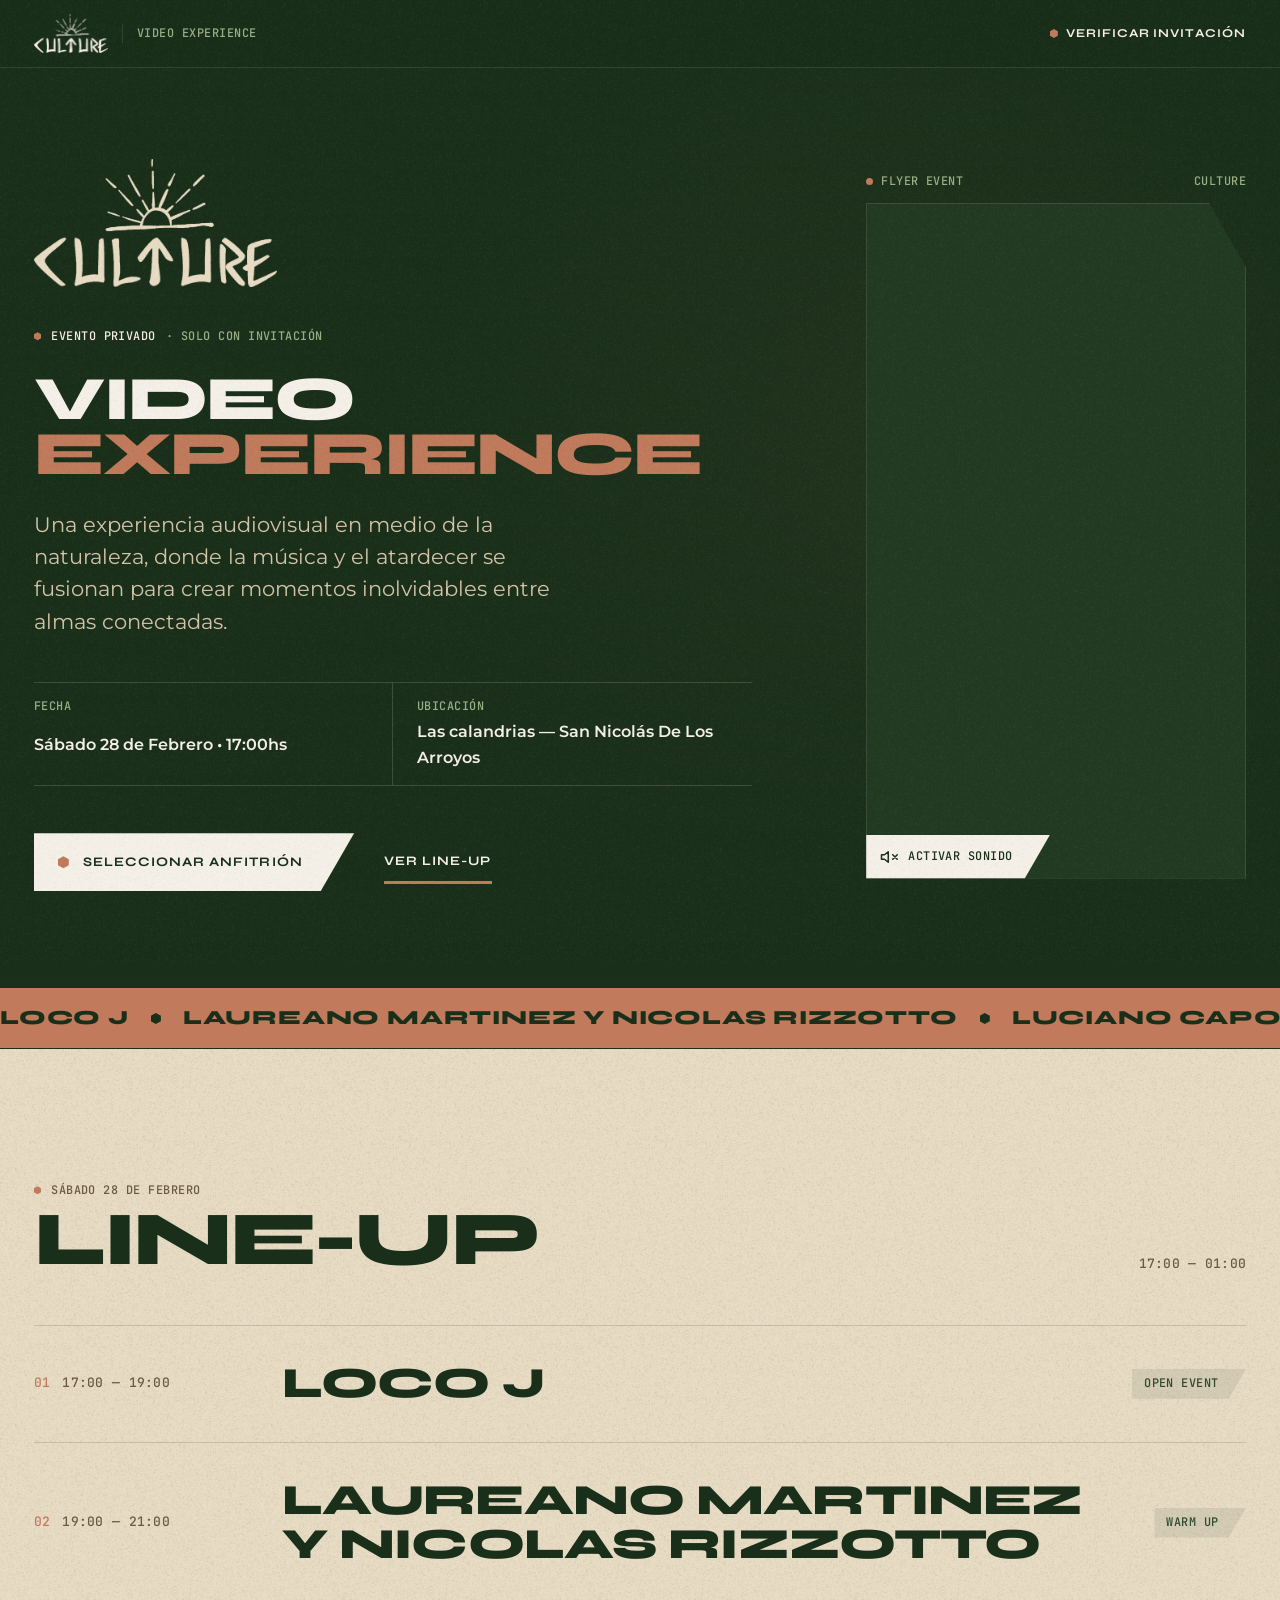
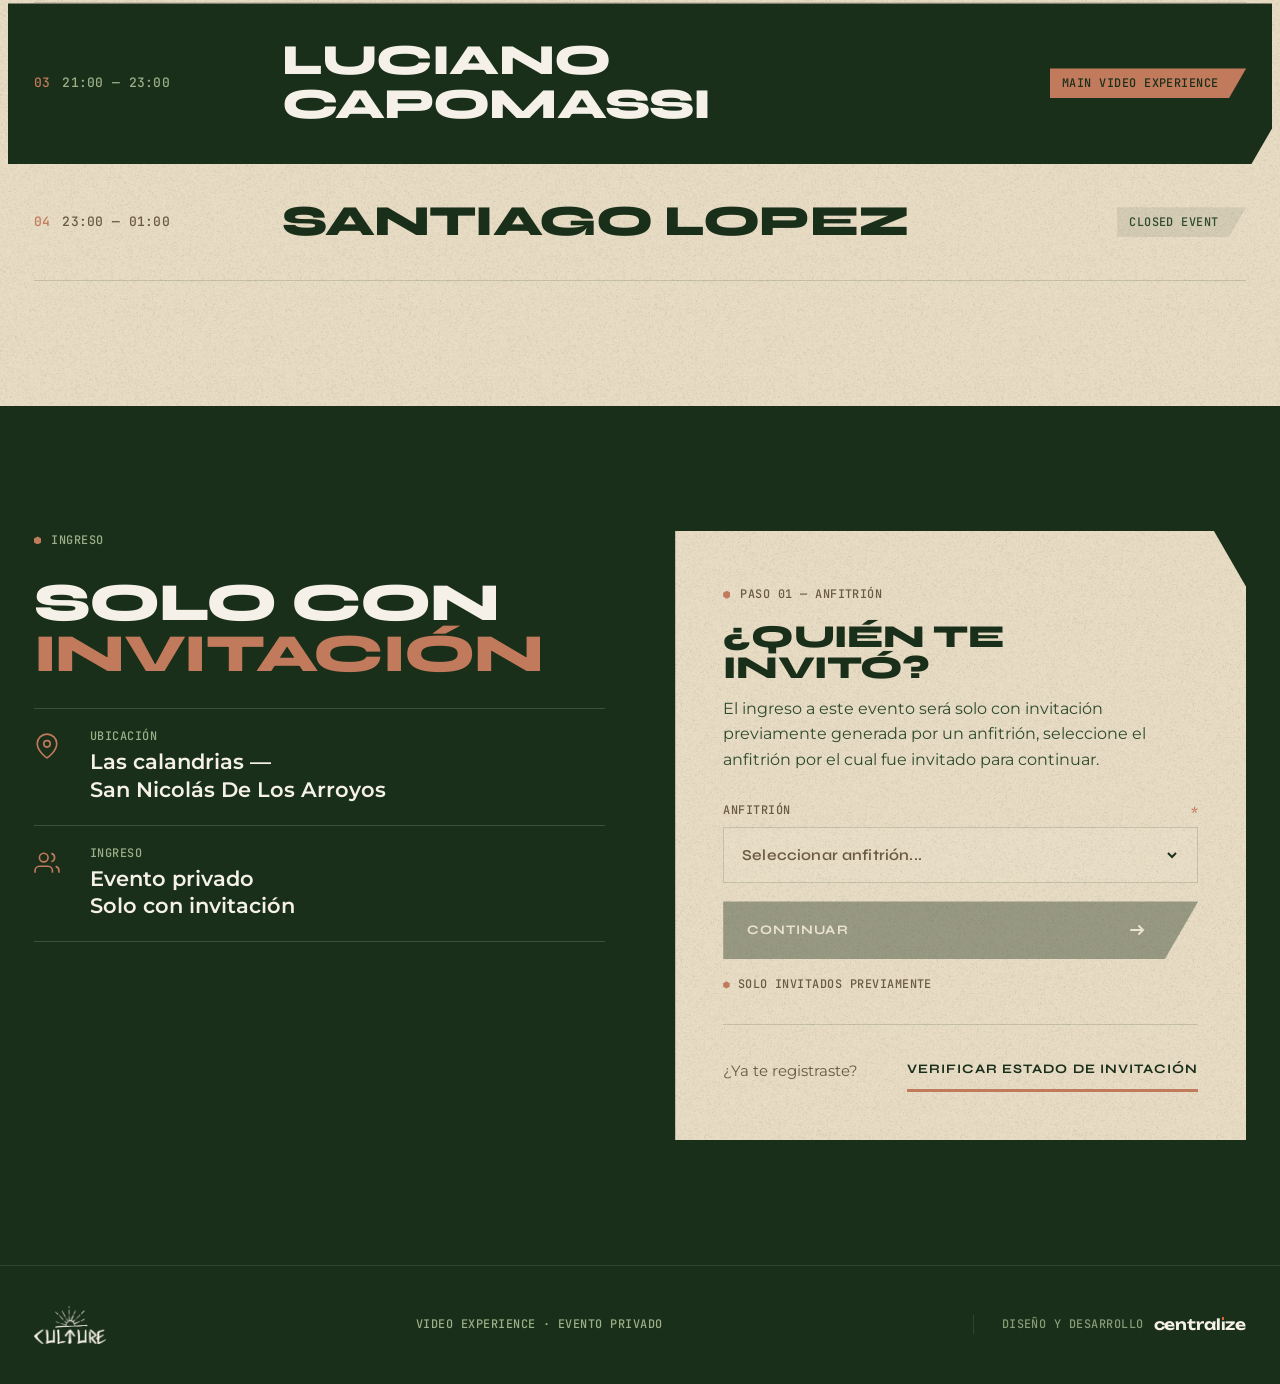
==== index.html @ 4290e494 "Más aire en portada y pie: un solo logo arriba y crédito separado Co-Authored-By: Claude Opus 5.5 <n" ====
<!DOCTYPE html>
<html lang="es">
<head>
    <meta charset="UTF-8">
    <meta name="viewport" content="width=device-width, initial-scale=1.0">
    <title>VIDEO EXPERIENCE — CULTURE</title>
    <meta name="description" content="Una experiencia audiovisual en medio de la naturaleza. Evento privado, solo con invitación.">
    <meta name="theme-color" content="#1A2F1A">
    <script>document.documentElement.classList.add('js')</script>
    <link rel="preconnect" href="https://fonts.googleapis.com">
    <link rel="preconnect" href="https://fonts.gstatic.com" crossorigin>
    <link href="https://fonts.googleapis.com/css2?family=JetBrains+Mono:wght@500&family=Montserrat:wght@400;500;600;700&family=Syne:wght@600;700;800&display=swap" rel="stylesheet">
    <link href="https://fonts.googleapis.com/css2?family=Unbounded:wght@600&text=centralze%C4%B1&display=swap" rel="stylesheet">
    <link rel="stylesheet" href="assets/culture.css">
    <style>
        /* ---------- hero ---------- */
        .hero {
            position: relative;
            isolation: isolate;
            padding: clamp(3.5rem, 2.5rem + 4vw, 6rem) 0 clamp(3.5rem, 2rem + 5vw, 6.5rem);
            overflow: hidden;
        }
        /* el "atardecer": un sol naranja muy difuso detrás del flyer */
        .hero::before {
            content: '';
            position: absolute;
            z-index: -1;
            width: min(120vw, 1100px);
            aspect-ratio: 1;
            right: -30%;
            top: 4%;
            border-radius: 50%;
            background: radial-gradient(circle, rgb(193 122 92 / 0.30) 0%, rgb(193 122 92 / 0.10) 34%, transparent 66%);
            pointer-events: none;
        }
        .hero-grid {
            display: grid;
            grid-template-columns: minmax(0, 1fr);
            gap: clamp(2.5rem, 2rem + 3vw, 4rem);
            align-items: center;
        }
        .hero-copy { display: grid; gap: 26px; justify-items: start; container-type: inline-size; }
        .hero-logo {
            width: clamp(150px, 12rem + 4vw, 260px);
            color: var(--sand);
            margin-bottom: 14px;
        }
        .hero-title {
            /* se ajusta al ancho de la columna: EXPERIENCE nunca desborda */
            font-size: min(8.6cqi, 7rem);
            font-weight: 800;
            line-height: 0.9;
            letter-spacing: -0.03em;
        }
        .hero-title .line { display: block; }
        .hero-title .line + .line { color: var(--accent); }
        .hero-desc {
            max-width: 38ch;
            font-size: var(--fs-lead);
            color: var(--soft);
            line-height: 1.55;
        }
        .hero-meta {
            width: 100%;
            display: grid;
            grid-template-columns: 1fr;
            border-top: 1px solid var(--line-pearl);
        }
        .hero-meta div {
            display: grid;
            gap: 4px;
            padding: 14px 0;
            border-bottom: 1px solid var(--line-pearl);
        }
        .hero-meta dt { color: var(--steel); }
        .hero-meta dd {
            margin: 0;
            font-family: var(--font-body);
            font-weight: 600;
            font-size: 1rem;
            letter-spacing: 0;
        }
        .hero-ctas {
            display: flex;
            flex-wrap: wrap;
            align-items: center;
            gap: 14px 30px;
            margin-top: 4px;
        }

        /* ---------- flyer ---------- */
        .flyer {
            justify-self: center;
            width: min(100%, 340px);
            display: grid;
            gap: 12px;
        }
        .flyer-label {
            display: flex;
            justify-content: space-between;
            align-items: center;
            color: var(--steel);
        }
        .flyer-label .live {
            display: inline-flex;
            align-items: center;
            gap: 8px;
        }
        .flyer-label .dot {
            width: 7px;
            height: 7px;
            border-radius: 50%;
            background: var(--accent);
            box-shadow: 0 0 0 0 rgb(193 122 92 / 0.6);
            animation: pulse 2.2s ease-out infinite;
        }
        @keyframes pulse {
            70% { box-shadow: 0 0 0 9px rgb(193 122 92 / 0); }
            100% { box-shadow: 0 0 0 0 rgb(193 122 92 / 0); }
        }
        .flyer-frame {
            --cut: 64px;
            position: relative;
            aspect-ratio: 9 / 16;
            background: var(--bg-raise);
            clip-path: polygon(0 0, calc(100% - var(--cut) * 0.577) 0, 100% var(--cut), 100% 100%, 0 100%);
        }
        .flyer-video {
            width: 100%;
            height: 100%;
            object-fit: cover;
        }
        .flyer-frame::after {
            content: '';
            position: absolute;
            inset: 0;
            pointer-events: none;
            box-shadow: inset 0 0 0 1px rgb(236 233 244 / 0.12);
        }
        .sound-toggle {
            --h: 44px;
            position: absolute;
            left: 0;
            bottom: 0;
            z-index: 2;
            height: var(--h);
            display: inline-flex;
            align-items: center;
            gap: 10px;
            padding: 0 calc(var(--h) * 0.577 + 12px) 0 14px;
            background: var(--pearl);
            color: var(--ink);
            clip-path: polygon(0 0, 100% 0, calc(100% - var(--h) * 0.577) 100%, 0 100%);
            transition: padding 0.5s var(--ease-expo);
        }
        .sound-toggle:hover { padding-right: calc(var(--h) * 0.577 + 22px); }
        .sound-toggle svg { width: 18px; height: 18px; }
        .sound-toggle .ico-off { display: none; }
        .sound-toggle.muted .ico-on { display: none; }
        .sound-toggle.muted .ico-off { display: block; }
        .sound-toggle .t-on { display: none; }
        .sound-toggle.muted .t-on { display: inline; }
        .sound-toggle.muted .t-off { display: none; }

        /* ---------- cinta ---------- */
        .ticker {
            overflow: hidden;
            background: var(--accent);
            color: var(--ink);
            border-block: 1px solid var(--ink);
        }
        .ticker-track {
            display: flex;
            width: max-content;
            animation: ticker 38s linear infinite;
        }
        .ticker-track span {
            display: inline-flex;
            align-items: center;
            gap: 22px;
            padding: 14px 22px 14px 0;
            font-family: var(--font-display);
            font-weight: 800;
            font-size: clamp(0.95rem, 0.8rem + 0.6vw, 1.25rem);
            letter-spacing: 0.04em;
            white-space: nowrap;
            text-transform: uppercase;
        }
        .ticker-track .hx { background: var(--ink); font-size: 0.7em; }
        @keyframes ticker { to { transform: translateX(-50%); } }

        /* ---------- line-up ---------- */
        .lineup { padding: var(--section-y) 0; }
        .section-head {
            display: flex;
            flex-wrap: wrap;
            align-items: end;
            justify-content: space-between;
            gap: 18px 40px;
            margin-bottom: clamp(2rem, 1.5rem + 2vw, 3.5rem);
        }
        .section-title {
            font-size: clamp(2.2rem, 1.1rem + 4.6vw, 5.2rem);
            letter-spacing: -0.03em;
            line-height: 0.95;
        }
        .section-head .mono { color: var(--muted); }
        .lineup-list {
            list-style: none;
            padding: 0;
            border-top: 1px solid var(--rule);
        }
        .slot {
            position: relative;
            display: grid;
            grid-template-columns: 1fr;
            gap: 10px;
            padding: 24px 0 26px;
            border-bottom: 1px solid var(--rule);
        }
        .slot-time {
            display: flex;
            align-items: center;
            gap: 12px;
            color: var(--muted);
        }
        .slot-time .n { color: var(--accent); }
        .slot-artist {
            font-size: clamp(1.4rem, 0.85rem + 2.3vw, 2.9rem);
            letter-spacing: -0.02em;
            line-height: 1.02;
            transition: transform 0.6s var(--ease-expo);
        }
        .slot-tag {
            --h: 30px;
            justify-self: start;
            display: inline-flex;
            align-items: center;
            height: var(--h);
            padding: 0 calc(var(--h) * 0.577 + 10px) 0 12px;
            background: rgb(26 47 26 / 0.09);
            color: var(--ink-soft);
            clip-path: polygon(0 0, 100% 0, calc(100% - var(--h) * 0.577) 100%, 0 100%);
            white-space: nowrap;
        }
        @media (hover: hover) {
            .slot:hover .slot-artist { transform: translateX(14px); }
        }
        /* el bloque principal: invertido */
        .slot.is-main {
            background: var(--ink);
            color: var(--pearl);
            --pad: min(26px, var(--gutter));
            padding-inline: var(--pad);
            margin-inline: calc(var(--pad) * -1);
            border-bottom-color: transparent;
            clip-path: polygon(0 0, 100% 0, 100% calc(100% - 36px), calc(100% - 36px * 0.577) 100%, 0 100%);
        }
        .slot.is-main .slot-time { color: var(--steel); }
        .slot.is-main .slot-tag { background: var(--accent); color: var(--ink); }

        @media (min-width: 768px) {
            .slot {
                grid-template-columns: 170px 1fr auto;
                align-items: center;
                gap: 28px;
                padding: 30px 0;
            }
        }
        @media (min-width: 1024px) {
            .slot { grid-template-columns: 220px 1fr auto; padding: 36px 0; }
        }

        /* ---------- ingreso ---------- */
        .access { padding: var(--section-y) 0; }
        .access-grid {
            display: grid;
            gap: clamp(2.5rem, 2rem + 3vw, 4.5rem);
        }
        .access-info { display: grid; gap: 28px; align-content: start; container-type: inline-size; }
        .access-info .section-title { color: var(--pearl); font-size: min(9.4cqi, 5.2rem); }
        .facts { display: grid; gap: 0; border-top: 1px solid var(--line-pearl); }
        .fact {
            display: grid;
            grid-template-columns: 40px 1fr;
            gap: 16px;
            padding: 22px 0;
            border-bottom: 1px solid var(--line-pearl);
        }
        .fact svg { width: 26px; height: 26px; color: var(--accent); margin-top: 2px; }
        .fact h3 {
            font-family: var(--font-mono);
            font-weight: 500;
            font-size: var(--fs-mono-xs);
            letter-spacing: 0.04em;
            text-transform: uppercase;
            color: var(--steel);
            margin-bottom: 6px;
        }
        .fact p {
            font-family: var(--font-body);
            font-weight: 600;
            font-size: clamp(1.05rem, 0.95rem + 0.5vw, 1.3rem);
            letter-spacing: 0;
            line-height: 1.3;
        }

        .access-card {
            --cut: 56px;
            padding: clamp(1.75rem, 1.2rem + 2.4vw, 3rem);
            clip-path: polygon(0 0, calc(100% - var(--cut) * 0.577) 0, 100% var(--cut), 100% 100%, 0 100%);
        }
        .access-card h3 {
            font-size: clamp(1.5rem, 1.2rem + 1vw, 2rem);
            letter-spacing: -0.01em;
            margin: 14px 0 12px;
        }
        .host-instruction {
            color: var(--body);
            font-size: 1rem;
            line-height: 1.6;
            margin-bottom: 28px;
        }
        .host-dropdown-wrapper { position: relative; }
        .host-select {
            cursor: pointer;
            padding-right: 52px;
            font-family: var(--font-display);
            font-weight: 600;
            font-size: 0.95rem;
            letter-spacing: 0.01em;
        }
        .host-select:invalid { color: var(--ink-mute); }
        .host-select option { color: var(--ink); background: var(--pearl); }
        .select-arrow {
            position: absolute;
            right: 0;
            top: 0;
            height: 56px;
            width: 52px;
            display: grid;
            place-items: center;
            pointer-events: none;
            color: var(--ink);
        }
        .access-card .btn-plate { margin-top: 18px; }
        .host-note {
            display: flex;
            align-items: center;
            gap: 8px;
            margin-top: 16px;
            color: var(--muted);
        }
        .host-note .hx { font-size: 9px; }
        .verify-box {
            margin-top: 30px;
            padding-top: 24px;
            border-top: 1px solid var(--rule);
            display: flex;
            flex-wrap: wrap;
            align-items: center;
            justify-content: space-between;
            gap: 6px 20px;
        }
        .verify-box p { color: var(--muted); font-size: 0.95rem; }

        @media (min-width: 1024px) {
            .hero-grid { grid-template-columns: minmax(0, 1.25fr) minmax(0, 0.75fr); }
            .hero-meta { grid-template-columns: 1fr 1fr; }
            .hero-meta div:first-child { padding-right: 24px; border-right: 1px solid var(--line-pearl); }
            .hero-meta div:last-child { padding-left: 24px; }
            .flyer { width: min(100%, 380px); justify-self: end; }
            .hero::before { right: -12%; top: -10%; }
            .access-grid { grid-template-columns: minmax(0, 1fr) minmax(0, 1fr); align-items: start; }
            .access-info { position: sticky; top: calc(var(--header-h) + 40px); }
        }
        @media (min-width: 768px) and (max-width: 1023px) {
            .hero-meta { grid-template-columns: 1fr 1fr; }
            .hero-meta div:first-child { padding-right: 20px; border-right: 1px solid var(--line-pearl); }
            .hero-meta div:last-child { padding-left: 20px; }
        }
    </style>
</head>
<body>
    <div class="backdrop" aria-hidden="true"></div>
    <div class="grain" aria-hidden="true"></div>

    <header class="site-header">
        <div class="container">
            <a class="brand" href="index.html" aria-label="Culture — inicio">
                <span class="logo" role="img" aria-label="CULTURE"></span>
                <span class="brand-tag mono-xs">Video Experience</span>
            </a>
            <a class="header-link" href="verificar.html"><span class="hx"></span><span class="roll"><span>Verificar invitación</span></span></a>
        </div>
    </header>

    <main>
        <!-- HERO -->
        <section class="hero theme-dark">
            <div class="photo-bg" aria-hidden="true"></div>
            <div class="container hero-grid">
                <div class="hero-copy">
                    <span class="logo hero-logo rv" role="img" aria-label="CULTURE"></span>
                    <span class="eyebrow mono-xs rv" style="--d:100ms"><span class="hx"></span><b>Evento privado</b> · Solo con invitación</span>

                    <h1 class="hero-title rv-words">
                        <span class="line"><span class="w"><span style="--i:0">Video</span></span></span>
                        <span class="line hl"><span class="w"><span style="--i:2">Experience</span></span></span>
                    </h1>

                    <p class="hero-desc rv" style="--d:420ms">
                        Una experiencia audiovisual en medio de la naturaleza,
                        donde la música y el atardecer se fusionan
                        para crear momentos inolvidables entre almas conectadas.
                    </p>

                    <dl class="hero-meta rv" style="--d:540ms">
                        <div>
                            <dt class="mono-xs">Fecha</dt>
                            <dd>Sábado 28 de Febrero • 17:00hs</dd>
                        </div>
                        <div>
                            <dt class="mono-xs">Ubicación</dt>
                            <dd>Las calandrias — San Nicolás De Los Arroyos</dd>
                        </div>
                    </dl>

                    <div class="hero-ctas rv" style="--d:660ms">
                        <a class="btn-plate is-light" href="#acceso"><span class="hx"></span><span class="roll"><span>Seleccionar anfitrión</span></span></a>
                        <a class="btn-line" href="#lineup">Ver line-up</a>
                    </div>
                </div>

                <figure class="flyer rv" style="--d:300ms">
                    <figcaption class="flyer-label mono-xs">
                        <span class="live"><span class="dot"></span>Flyer event</span>
                        <span>Culture</span>
                    </figcaption>
                    <div class="flyer-frame">
                        <video class="flyer-video" autoplay loop muted playsinline id="flyerVideo">
                            <source src="flyeer.mp4" type="video/mp4">
                            <!-- respaldo para ver la página en local (el video vive en el proyecto de Vercel) -->
                            <source src="https://www.culture-videolab.org/flyeer.mp4" type="video/mp4">
                        </video>
                        <button class="sound-toggle mono-xs" id="soundToggle" type="button" title="Activar sonido">
                            <svg class="ico-on" viewBox="0 0 24 24" fill="none" stroke="currentColor" stroke-width="2" stroke-linecap="round" stroke-linejoin="round" aria-hidden="true"><path d="M11 5L6 9H2v6h4l5 4V5zM19.07 4.93a10 10 0 0 1 0 14.14M15.54 8.46a5 5 0 0 1 0 7.07"/></svg>
                            <svg class="ico-off" viewBox="0 0 24 24" fill="none" stroke="currentColor" stroke-width="2" stroke-linecap="round" stroke-linejoin="round" aria-hidden="true"><path d="M11 5L6 9H2v6h4l5 4V5zM23 9l-6 6M17 9l6 6"/></svg>
                            <span class="t-on">Activar sonido</span><span class="t-off">Silenciar</span>
                        </button>
                    </div>
                </figure>
            </div>
        </section>

        <!-- CINTA -->
        <div class="ticker" aria-hidden="true">
            <div class="ticker-track">
                <span>Loco J <i class="hx"></i> Laureano Martinez y Nicolas Rizzotto <i class="hx"></i> Luciano Capomassi <i class="hx"></i> Santiago Lopez <i class="hx"></i> Video Experience <i class="hx"></i></span>
                <span>Loco J <i class="hx"></i> Laureano Martinez y Nicolas Rizzotto <i class="hx"></i> Luciano Capomassi <i class="hx"></i> Santiago Lopez <i class="hx"></i> Video Experience <i class="hx"></i></span>
            </div>
        </div>

        <!-- LINE-UP -->
        <section class="lineup theme-light" id="lineup">
            <div class="container">
                <div class="section-head">
                    <div>
                        <span class="eyebrow mono-xs" data-sr><span class="hx"></span>Sábado 28 de Febrero</span>
                        <h2 class="section-title" data-sr style="--d:80ms">Line-Up</h2>
                    </div>
                    <span class="mono" data-sr style="--d:160ms">17:00 — 01:00</span>
                </div>

                <ol class="lineup-list">
                    <li class="slot" data-sr>
                        <span class="slot-time mono"><span class="n">01</span>17:00 — 19:00</span>
                        <h3 class="slot-artist">LOCO J</h3>
                        <span class="slot-tag mono-xs">Open Event</span>
                    </li>
                    <li class="slot" data-sr style="--d:60ms">
                        <span class="slot-time mono"><span class="n">02</span>19:00 — 21:00</span>
                        <h3 class="slot-artist">LAUREANO MARTINEZ Y NICOLAS RIZZOTTO</h3>
                        <span class="slot-tag mono-xs">Warm Up</span>
                    </li>
                    <li class="slot is-main" data-sr style="--d:120ms">
                        <span class="slot-time mono"><span class="n">03</span>21:00 — 23:00</span>
                        <h3 class="slot-artist">LUCIANO CAPOMASSI</h3>
                        <span class="slot-tag mono-xs">Main Video Experience</span>
                    </li>
                    <li class="slot" data-sr style="--d:180ms">
                        <span class="slot-time mono"><span class="n">04</span>23:00 — 01:00</span>
                        <h3 class="slot-artist">SANTIAGO LOPEZ</h3>
                        <span class="slot-tag mono-xs">Closed Event</span>
                    </li>
                </ol>
            </div>
        </section>

        <!-- INGRESO -->
        <section class="access theme-dark" id="acceso">
            <div class="container access-grid">
                <div class="access-info">
                    <span class="eyebrow mono-xs" data-sr><span class="hx"></span>Ingreso</span>
                    <h2 class="section-title" data-sr style="--d:80ms">Solo con <span class="hl">invitación</span></h2>
                    <div class="facts" data-sr style="--d:160ms">
                        <div class="fact">
                            <svg viewBox="0 0 24 24" fill="none" stroke="currentColor" stroke-width="1.5" aria-hidden="true"><path d="M21 10c0 7-9 13-9 13s-9-6-9-13a9 9 0 0 1 18 0z"/><circle cx="12" cy="10" r="3"/></svg>
                            <div>
                                <h3>Ubicación</h3>
                                <p>Las calandrias —<br>San Nicolás De Los Arroyos</p>
                            </div>
                        </div>
                        <div class="fact">
                            <svg viewBox="0 0 24 24" fill="none" stroke="currentColor" stroke-width="1.5" aria-hidden="true"><path d="M17 21v-2a4 4 0 0 0-4-4H5a4 4 0 0 0-4 4v2"/><circle cx="9" cy="7" r="4"/><path d="M23 21v-2a4 4 0 0 0-3-3.87M16 3.13a4 4 0 0 1 0 7.75"/></svg>
                            <div>
                                <h3>Ingreso</h3>
                                <p>Evento privado<br>Solo con invitación</p>
                            </div>
                        </div>
                    </div>
                </div>

                <div class="access-card theme-light host-selector-section" data-sr style="--d:120ms">
                    <span class="eyebrow mono-xs"><span class="hx"></span>Paso 01 — Anfitrión</span>
                    <h3>¿Quién te invitó?</h3>
                    <p class="host-instruction">El ingreso a este evento será solo con invitación previamente generada por un anfitrión, seleccione el anfitrión por el cual fue invitado para continuar.</p>

                    <label class="field-label mono-xs" for="hostSelect" style="margin-bottom:8px">Anfitrión <span class="req">*</span></label>
                    <div class="host-dropdown-wrapper">
                        <select class="input host-select" id="hostSelect" required>
                            <option value="">Seleccionar anfitrión...</option>
                            <option value="abril-moltoni">Abril Moltoni</option>
                            <option value="barbi-fourcade">Barbi Fourcade</option>
                            <option value="coti-lopez">Coti Lopez</option>
                            <option value="ernesto-piazza">Ernesto Piazza</option>
                            <option value="fer-gonzalez">Fer Gonzalez</option>
                            <option value="flor-macarrone">Flor Macarrone</option>
                            <option value="flor-gorski">Flor Gorski</option>
                            <option value="jose-aguilar">Jose Aguilar</option>
                            <option value="juanse-degano">Juanse De gano</option>
                            <option value="lara-correa">Lara Correa</option>
                            <option value="mai-marchegiani">Mai Marchegiani</option>
                            <option value="maite-almiron">Maite Almiron</option>
                            <option value="martina-molner">Martina Molner</option>
                            <option value="merli-berruti">Merli Berruti</option>
                            <option value="mica-sen">Mica Sen</option>
                            <option value="morena-miranda">Morena Miranda</option>
                            <option value="rodrigo-aguirre">Rodrigo Aguirre</option>
                            <option value="serena-belizan">Serena Belizan</option>
                            <option value="tomi-olivera">Tomas Olivera</option>
                            <option value="vicky-ayvazov">Vicky Ayvazov</option>
                            <option value="vito-chunco">Vito Chunco</option>
                        </select>
                        <div class="select-arrow">
                            <svg width="20" height="20" viewBox="0 0 20 20" fill="none" stroke="currentColor" stroke-width="2" aria-hidden="true"><path d="M6 8l4 4 4-4"/></svg>
                        </div>
                    </div>

                    <button class="btn-plate is-block btn-continue" id="btnContinue" type="button" disabled>
                        <span class="roll"><span>Continuar</span></span>
                        <svg class="ico" viewBox="0 0 20 20" fill="none" stroke="currentColor" stroke-width="2" stroke-linecap="round" aria-hidden="true"><path d="M4 10h12M12 6l4 4-4 4"/></svg>
                    </button>

                    <p class="host-note mono-xs"><span class="hx"></span>Solo invitados previamente</p>

                    <div class="verify-box">
                        <p>¿Ya te registraste?</p>
                        <a class="btn-line" href="verificar.html">Verificar Estado de Invitación</a>
                    </div>
                </div>
            </div>
        </section>
    </main>

    <footer class="site-footer">
        <div class="container">
            <span class="logo" role="img" aria-label="CULTURE"></span>
            <span class="mono-xs">Video Experience · Evento privado</span>
            <a class="credit" href="https://centralize-ar.com" target="_blank" rel="noopener">
                <span class="mono-xs">Diseño y desarrollo</span>
                <span class="wordmark"><span class="roll"><span><span class="visually-hidden">centralize</span><span aria-hidden="true">central<span class="wm-i">ı<span class="wm-dot"></span></span>ze</span></span></span></span>
            </a>
        </div>
    </footer>

    <script src="assets/culture.js" defer></script>

    <script>
        // Control de sonido del video
        document.addEventListener('DOMContentLoaded', function() {
            const video = document.getElementById('flyerVideo');
            const soundToggle = document.getElementById('soundToggle');

            if (video && soundToggle) {
                soundToggle.addEventListener('click', function() {
                    if (video.muted) {
                        video.muted = false;
                        soundToggle.classList.remove('muted');
                        soundToggle.title = 'Silenciar';
                    } else {
                        video.muted = true;
                        soundToggle.classList.add('muted');
                        soundToggle.title = 'Activar sonido';
                    }
                });

                // Iniciar como muted
                soundToggle.classList.add('muted');
            }
        });
    </script>

    <script>
        // Activar botón cuando se selecciona un anfitrión
        document.addEventListener('DOMContentLoaded', function() {
            const hostSelect = document.getElementById('hostSelect');
            const btnContinue = document.getElementById('btnContinue');

            if (hostSelect && btnContinue) {
                hostSelect.addEventListener('change', function() {
                    console.log('Anfitrión seleccionado:', this.value);
                    btnContinue.disabled = !(this.value && this.value !== '');
                });

                btnContinue.addEventListener('click', function(e) {
                    e.preventDefault();
                    const selectedHost = hostSelect.value;
                    const selectedHostName = hostSelect.options[hostSelect.selectedIndex].text;
                    if (selectedHost) {
                        console.log('Redirigiendo a registro con:', selectedHost, selectedHostName);
                        window.location.href = 'registro.html?host=' + selectedHost + '&name=' + encodeURIComponent(selectedHostName);
                    } else {
                        alert('Por favor seleccioná un anfitrión');
                    }
                });
            }
        });
    </script>
</body>
</html>
---- assets/culture.css ----
/* ==========================================================================
   Culture Videolab — estilos compartidos
   Dirección visual "Apertura" (centralize): perla + negro, acento naranja,
   cortes a 60°, placas con texto que rueda, grano de película.
   ========================================================================== */

:root {
  /* paleta original de Culture */
  --bg: #1a2f1a;          /* forest */
  --bg-center: #2d4a2d;   /* forest-light */
  --bg-raise: #223a22;
  --pearl: #f5f1e8;       /* cream: texto claro */
  --sand: #e8dcc4;        /* superficies claras */
  --earth: #8b7355;

  --steel: #9caf88;       /* sage */
  --soft: #d4c4a8;        /* beige */
  --line: rgb(232 220 196 / 0.12);
  --line-pearl: rgb(232 220 196 / 0.18);

  --ink: #1a2f1a;
  --ink-soft: #2d4a2d;
  --ink-mute: #6a5a42;
  --line-ink: rgb(26 47 26 / 0.16);

  --accent: #c17a5c;      /* terracotta */
  --ok: #4f7d3f;
  --bad: #a8443a;

  --font-display: 'Syne', 'Montserrat', system-ui, sans-serif;
  --font-body: 'Montserrat', system-ui, -apple-system, 'Segoe UI', sans-serif;
  --font-mono: 'JetBrains Mono', ui-monospace, Menlo, monospace;

  --fs-mono-xs: clamp(0.6875rem, 0.66rem + 0.1vw, 0.75rem);
  --fs-mono: clamp(0.75rem, 0.72rem + 0.12vw, 0.8125rem);
  --fs-body: clamp(1rem, 0.96rem + 0.18vw, 1.125rem);
  --fs-lead: clamp(1.0625rem, 0.98rem + 0.4vw, 1.3125rem);
  --fs-h3: clamp(1.125rem, 1.02rem + 0.45vw, 1.375rem);
  --fs-h2: clamp(1.75rem, 1.3rem + 2vw, 3rem);

  --gutter: clamp(1rem, 0.6rem + 1.9vw, 2.5rem);
  --maxw: 1360px;
  --section-y: clamp(4.5rem, 3rem + 6vw, 9rem);
  --header-h: 68px;

  /* cortes a 60° → desplazamiento = alto × tan(30°) */
  --slant: 0.577;

  --ease-out: cubic-bezier(0.22, 1, 0.36, 1);
  --ease-expo: cubic-bezier(0.16, 1, 0.3, 1);

  color-scheme: dark;
}

*, *::before, *::after { box-sizing: border-box; }

html {
  -webkit-text-size-adjust: 100%;
  text-size-adjust: 100%;
  background: var(--bg);
  scroll-behavior: smooth;
  scroll-padding-top: calc(var(--header-h) + 12px);
}

body {
  margin: 0;
  min-height: 100vh;
  min-height: 100dvh;
  background: var(--bg);
  color: var(--pearl);
  font-family: var(--font-body);
  font-size: var(--fs-body);
  line-height: 1.6;
  -webkit-font-smoothing: antialiased;
  -moz-osx-font-smoothing: grayscale;
  overflow-x: clip;
}

h1, h2, h3, p, ul, ol, figure { margin: 0; }
h1, h2, h3 {
  font-family: var(--font-display);
  font-weight: 800;
  line-height: 0.98;
  letter-spacing: -0.02em;
  text-transform: uppercase;
  text-wrap: balance;
}
/* palabra destacada en terracota */
.hl { color: var(--accent); }
p { text-wrap: pretty; }
img, svg, video { display: block; max-width: 100%; }
a { color: inherit; text-decoration: none; }
button { font: inherit; color: inherit; background: none; border: 0; padding: 0; cursor: pointer; }
::selection { background: var(--accent); color: var(--ink); }
:focus-visible { outline: 2px solid var(--accent); outline-offset: 4px; }

.container {
  width: 100%;
  max-width: var(--maxw);
  margin-inline: auto;
  padding-inline: var(--gutter);
}

.mono {
  font-family: var(--font-mono);
  font-weight: 500;
  font-size: var(--fs-mono);
  letter-spacing: 0.02em;
}
.mono-xs {
  font-family: var(--font-mono);
  font-weight: 500;
  font-size: var(--fs-mono-xs);
  letter-spacing: 0.04em;
  text-transform: uppercase;
}

/* hexágono chico, bullet de marca */
.hx {
  display: inline-block;
  flex: none;
  width: 0.72em;
  height: 0.8em;
  background: var(--accent);
  clip-path: polygon(50% 0, 100% 25%, 100% 75%, 50% 100%, 0 75%, 0 25%);
}

/* ---------- fondo + grano ---------- */
.backdrop {
  position: fixed;
  inset: 0;
  z-index: -2;
  pointer-events: none;
  background: radial-gradient(ellipse 80% 65% at 50% 35%, #24402a 0%, var(--bg) 55%, #122212 100%);
}
.grain {
  position: fixed;
  inset: -64px;
  z-index: 990;
  pointer-events: none;
  background: url('grain-fine-512-a.png') 0 0 / 256px 256px;
  opacity: 0.42;
  will-change: transform;
  contain: strict;
}
@media (prefers-reduced-motion: no-preference) {
  .grain { animation: grain-shift 1s steps(1, end) infinite; }
}
@keyframes grain-shift {
  0% { transform: translate(0, 0); }
  11% { transform: translate(-43px, 23px); }
  22% { transform: translate(31px, -53px); }
  33% { transform: translate(-17px, -37px); }
  44% { transform: translate(51px, 39px); }
  55% { transform: translate(-57px, -9px); }
  66% { transform: translate(21px, 59px); }
  77% { transform: translate(-33px, 47px); }
  88% { transform: translate(41px, -25px); }
  100% { transform: translate(0, 0); }
}

/* ---------- foto de fondo del evento (la del sitio original), con velo verde y zoom lento ---------- */
.photo-bg {
  position: absolute;
  inset: 0;
  z-index: -1;
  overflow: hidden;
  pointer-events: none;
}
.photo-bg::before {
  content: '';
  position: absolute;
  inset: 0;
  background: url('https://images.unsplash.com/photo-1566073771259-6a8506099945?w=1920&q=80') center / cover;
  filter: saturate(1.25) brightness(0.72);
}
@media (prefers-reduced-motion: no-preference) {
  .photo-bg::before { animation: slow-zoom 25s ease-in-out infinite alternate; }
}
@keyframes slow-zoom { to { transform: scale(1.08); } }
.photo-bg::after {
  content: '';
  position: absolute;
  inset: 0;
  background:
    linear-gradient(180deg, rgb(26 47 26 / 0.35) 0%, rgb(26 47 26 / 0.72) 45%, rgb(26 47 26 / 0.97) 100%),
    linear-gradient(90deg, rgb(26 47 26 / 0.85) 0%, rgb(26 47 26 / 0.25) 100%);
}

/* ---------- temas de sección ---------- */
.theme-dark {
  --fg: var(--pearl);
  --muted: var(--steel);
  --body: var(--soft);
  --rule: var(--line-pearl);
  color: var(--pearl);
}
.theme-light {
  --fg: var(--ink);
  --muted: var(--ink-mute);
  --body: var(--ink-soft);
  --rule: var(--line-ink);
  color: var(--ink);
  background: var(--sand);
  position: relative;
  isolation: isolate;
}
.theme-light::before {
  content: '';
  position: absolute;
  inset: 0;
  z-index: -1;
  pointer-events: none;
  background: url('grain-strong-512.png') 0 0 / 256px;
  opacity: 0.4;
}

/* ---------- logo (el PNG original, usado como máscara para poder teñirlo) ---------- */
.logo {
  display: block;
  aspect-ratio: 1373 / 722;
  background: currentColor;
  -webkit-mask: url('culture-logo.png') center / contain no-repeat;
  mask: url('culture-logo.png') center / contain no-repeat;
}

/* ---------- header ---------- */
.site-header {
  position: sticky;
  top: 0;
  z-index: 50;
  height: var(--header-h);
  background: rgb(26 47 26 / 0.78);
  -webkit-backdrop-filter: blur(14px) saturate(1.2);
  backdrop-filter: blur(14px) saturate(1.2);
  border-bottom: 1px solid var(--line);
}
.site-header .container {
  height: 100%;
  display: flex;
  align-items: center;
  justify-content: space-between;
  gap: 16px;
}
.brand {
  display: flex;
  align-items: center;
  gap: 14px;
  color: var(--pearl);
}
.brand .logo {
  width: 74px;
  transition: opacity 0.45s var(--ease-expo), transform 0.45s var(--ease-expo);
}
/* en la portada, el logo del header espera a que el logo grande salga de pantalla */
.hero-logo-on .brand .logo { opacity: 0; transform: translateY(-6px); }
@media (max-width: 479px) {
  .brand .logo { width: 64px; }
}
.brand-tag {
  display: none;
  padding-left: 14px;
  border-left: 1px solid var(--line);
  color: var(--steel);
}
@media (min-width: 768px) {
  .brand-tag { display: inline; }
}
.header-link {
  display: inline-flex;
  align-items: center;
  gap: 8px;
  color: var(--pearl);
  font-family: var(--font-display);
  font-weight: 700;
  font-size: 0.75rem;
  letter-spacing: 0.08em;
  text-transform: uppercase;
  white-space: nowrap;
}
.header-link .hx { font-size: 11px; }

/* ---------- texto que rueda ---------- */
.roll {
  display: inline-block;
  overflow: hidden;
  vertical-align: top;
  line-height: 1.25;
  height: 1.25em;
}
.roll > span {
  display: block;
  text-shadow: 0 1.25em currentColor;
  transition: transform 0.55s var(--ease-expo);
}
a:hover .roll > span,
button:not(:disabled):hover .roll > span,
a:focus-visible .roll > span,
button:focus-visible .roll > span {
  transform: translateY(-1.25em);
}

/* ---------- botones ---------- */
.btn-plate {
  --h: 58px;
  --cut: calc(var(--h) * var(--slant));
  --plate: var(--ink);
  --plate-ink: var(--pearl);
  position: relative;
  display: inline-flex;
  align-items: center;
  justify-content: flex-start;
  gap: 14px;
  height: var(--h);
  padding: 0 calc(var(--cut) + 18px) 0 24px;
  background: var(--plate);
  color: var(--plate-ink);
  font-family: var(--font-display);
  font-weight: 700;
  font-size: 0.8125rem;
  letter-spacing: 0.08em;
  text-transform: uppercase;
  white-space: nowrap;
  clip-path: polygon(0 0, 100% 0, calc(100% - var(--cut)) 100%, 0 100%);
  transition: padding 0.55s var(--ease-expo), background-color 0.3s, color 0.3s, opacity 0.3s;
}
.btn-plate .hx {
  font-size: 15px;
  transition: transform 0.55s var(--ease-expo);
}
.btn-plate:not(:disabled):hover { padding-right: calc(var(--cut) + 34px); }
.btn-plate:not(:disabled):hover .hx { transform: scale(1.3); }
.btn-plate:focus-visible { outline: none; box-shadow: inset 0 0 0 2px var(--accent); }
.btn-plate.is-light { --plate: var(--pearl); --plate-ink: var(--ink); }
.btn-plate.is-accent { --plate: var(--accent); --plate-ink: var(--ink); }
.btn-plate.is-accent .hx { background: var(--ink); }
.btn-plate:disabled { cursor: not-allowed; opacity: 0.38; }
.btn-plate.is-block {
  width: 100%;
  justify-content: space-between;
}
.btn-plate .ico { width: 20px; height: 20px; flex: none; }
.btn-plate.is-block .roll { min-width: 0; }
@media (max-width: 479px) {
  .btn-plate.is-block {
    height: auto;
    min-height: var(--h);
    padding-block: 12px;
    padding-left: 20px;
    white-space: normal;
    line-height: 1.25;
  }
  .btn-plate.is-block .roll { height: auto; overflow: visible; }
  .btn-plate.is-block .roll > span { text-shadow: none; transform: none !important; }
}
.input { background-clip: padding-box; }
.theme-light .input { background-color: rgb(245 241 232 / 0.6); }

.btn-line {
  display: inline-flex;
  align-items: center;
  gap: 10px;
  padding: 10px 0 12px;
  font-family: var(--font-display);
  font-weight: 700;
  font-size: 0.8125rem;
  letter-spacing: 0.08em;
  text-transform: uppercase;
  white-space: nowrap;
  background: linear-gradient(var(--accent), var(--accent)) no-repeat 0 100% / 100% 3px;
}
.btn-line:hover,
.btn-line:focus-visible { animation: bar-sweep 0.7s var(--ease-expo); }
@keyframes bar-sweep {
  0% { background-position: 100% 100%; background-size: 100% 3px; }
  45% { background-position: 100% 100%; background-size: 0% 3px; }
  46% { background-position: 0 100%; background-size: 0% 3px; }
  100% { background-position: 0 100%; background-size: 100% 3px; }
}

/* ---------- etiquetas de sección ---------- */
.eyebrow {
  display: inline-flex;
  align-items: center;
  gap: 10px;
  color: var(--muted, var(--steel));
}
.eyebrow .hx { font-size: 10px; }
.eyebrow b { color: var(--fg, var(--pearl)); font-weight: 500; }

/* ---------- formularios ---------- */
.field { display: grid; gap: 8px; }
.field + .field { margin-top: 22px; }
.field-label {
  display: flex;
  justify-content: space-between;
  gap: 12px;
  color: var(--muted);
}
.field-label .req { color: var(--accent); }
.input {
  width: 100%;
  height: 56px;
  padding: 0 18px;
  border: 1px solid var(--rule);
  border-radius: 0;
  background: rgb(5 5 7 / 0.035);
  color: var(--fg);
  font-family: var(--font-body);
  font-size: 1.0625rem;
  font-weight: 500;
  letter-spacing: 0.01em;
  outline: none;
  -webkit-appearance: none;
  appearance: none;
  transition: border-color 0.25s, background-color 0.25s, box-shadow 0.35s var(--ease-expo);
}
.theme-dark .input { background: rgb(245 241 232 / 0.05); }
.input::placeholder { color: var(--muted); opacity: 0.6; }
.input:hover { border-color: color-mix(in srgb, var(--fg) 40%, transparent); }
.input:focus {
  border-color: var(--fg);
  box-shadow: inset 4px 0 0 var(--accent);
}

/* ---------- revelado ---------- */
.rv-words .w {
  display: inline-block;
  overflow: hidden;
  vertical-align: top;
  padding-bottom: 0.08em;
  margin-bottom: -0.08em;
}
.rv-words .w > span { display: inline-block; }
@media (prefers-reduced-motion: no-preference) {
  .rv-words .w > span {
    animation: word-in 1.1s var(--ease-expo) both;
    animation-delay: calc(var(--d, 0ms) + var(--i, 0) * 60ms);
  }
  .rv {
    animation: fade-up 1s var(--ease-expo) both;
    animation-delay: var(--d, 0ms);
  }
}
@keyframes word-in { from { transform: translateY(105%); } }
@keyframes fade-up { from { opacity: 0; transform: translateY(18px); } }

html.js [data-sr]:not(.in) { opacity: 0; transform: translateY(26px); }
html.js [data-sr] {
  transition: opacity 0.9s var(--ease-out), transform 1.1s var(--ease-expo);
  transition-delay: var(--d, 0ms);
}

/* ---------- páginas del flujo (registro / pago / verificar) ---------- */
.flow {
  min-height: calc(100dvh - var(--header-h));
  display: grid;
  grid-template-columns: minmax(0, 1fr);
  grid-template-rows: auto 1fr;
}
.flow-aside {
  position: relative;
  isolation: isolate;
  padding: clamp(2.25rem, 1.5rem + 3vw, 4.5rem) var(--gutter) clamp(2rem, 1.5rem + 2vw, 3rem);
  display: flex;
  flex-direction: column;
  gap: 22px;
  overflow: hidden;
  container-type: inline-size;
}
.flow-aside .logo-bg {
  position: absolute;
  right: -8%;
  bottom: -14%;
  width: min(78%, 560px);
  color: var(--sand);
  opacity: 0.08;
  pointer-events: none;
}
.flow-title {
  /* se ajusta al ancho de la columna: CONFIRMAR / INVITACIÓN nunca se cortan */
  font-size: min(clamp(2rem, 1.2rem + 3.2vw, 3.9rem), 8.4cqi);
  max-width: 12ch;
}
.flow-lead {
  color: var(--soft);
  font-size: var(--fs-lead);
  line-height: 1.5;
  max-width: 32ch;
}
.steps {
  list-style: none;
  padding: 0;
  margin-top: 8px;
  display: flex;
  gap: 6px;
  flex-wrap: wrap;
}
.steps li {
  --h: 30px;
  display: inline-flex;
  align-items: center;
  gap: 8px;
  height: var(--h);
  padding: 0 calc(var(--h) * var(--slant) + 10px) 0 12px;
  background: rgb(245 241 232 / 0.07);
  color: var(--steel);
  clip-path: polygon(0 0, 100% 0, calc(100% - var(--h) * var(--slant)) 100%, 0 100%);
}
.steps li.is-done { color: var(--pearl); }
.steps li.is-now { background: var(--accent); color: var(--ink); }
.steps li .n { opacity: 0.55; }

.flow-main {
  padding: clamp(2rem, 1.5rem + 3vw, 4.5rem) var(--gutter) clamp(3rem, 2rem + 4vw, 5rem);
}
.flow-main-inner { width: 100%; max-width: 520px; margin-inline: auto; }
.flow-foot {
  margin-top: 36px;
  padding-top: 26px;
  border-top: 1px solid var(--rule);
  display: grid;
  gap: 6px;
  justify-items: start;
  color: var(--muted);
}
.flow-foot a { color: var(--fg); }

.host-chip {
  --h: 40px;
  align-self: flex-start;
  display: inline-flex;
  align-items: center;
  gap: 12px;
  height: var(--h);
  padding: 0 calc(var(--h) * var(--slant) + 16px) 0 16px;
  background: var(--accent);
  color: var(--ink);
  clip-path: polygon(0 0, 100% 0, calc(100% - var(--h) * var(--slant)) 100%, 0 100%);
  max-width: 100%;
}
.host-chip .mono-xs { opacity: 0.7; }
.host-chip strong {
  font-family: var(--font-display);
  font-weight: 700;
  font-size: 0.875rem;
  letter-spacing: 0.04em;
  text-transform: uppercase;
  white-space: nowrap;
  overflow: hidden;
  text-overflow: ellipsis;
}
.host-chip strong:empty::before { content: '—'; }

.form-note {
  margin-top: 18px;
  color: var(--muted);
  font-size: 0.875rem;
  line-height: 1.55;
}

@media (min-width: 1024px) {
  .flow { grid-template-columns: minmax(0, 5fr) minmax(0, 6fr); grid-template-rows: 1fr; }
  .flow-aside {
    position: sticky;
    top: var(--header-h);
    height: calc(100dvh - var(--header-h));
    justify-content: center;
    padding-left: max(var(--gutter), calc((100vw - var(--maxw)) / 2 + var(--gutter)));
    border-right: 1px solid var(--line);
  }
  .flow-main {
    display: flex;
    align-items: center;
    padding-block: 5rem;
  }
}

/* ---------- pie ---------- */
.site-footer {
  border-top: 1px solid var(--line);
  padding: 48px 0 40px;
  color: var(--steel);
}
.site-footer .container {
  display: flex;
  flex-direction: column;
  align-items: flex-start;
  gap: 18px;
}
.site-footer .logo { width: 84px; color: var(--pearl); }
/* el crédito queda aparte, separado por una línea */
.site-footer .credit {
  align-self: stretch;
  justify-content: space-between;
  margin-top: 14px;
  padding-top: 22px;
  border-top: 1px solid var(--line);
}
@media (min-width: 768px) {
  .site-footer { padding: 40px 0; }
  .site-footer .container {
    flex-direction: row;
    align-items: center;
    justify-content: space-between;
    gap: 24px 48px;
  }
  .site-footer .logo { width: 72px; }
  .site-footer .credit {
    align-self: auto;
    justify-content: flex-start;
    margin-top: 0;
    padding: 0 0 0 28px;
    border-top: 0;
    border-left: 1px solid var(--line);
  }
  /* la frase del medio se centra entre logo y crédito */
  .site-footer .container > .mono-xs { margin-inline: auto; }
}

/* crédito del estudio */
.credit {
  display: inline-flex;
  align-items: center;
  gap: 10px;
  color: var(--steel);
}
.credit .mono-xs { opacity: 0.85; }
.credit .wordmark {
  font-family: 'Unbounded', var(--font-display);
  font-weight: 600;
  font-size: 0.95rem;
  letter-spacing: -0.01em;
  line-height: 1.25;
  color: var(--pearl);
  text-transform: none;
}
.wm-i { position: relative; display: inline-block; }
.wm-dot {
  position: absolute;
  width: 0.17em;
  height: 0.17em;
  left: 47%;
  top: 0.12em;
  margin-left: -0.085em;
  background: #cf6a33; /* naranja de centralize */
}
.credit:hover .wordmark { color: var(--accent); }
.credit .wordmark { transition: color 0.3s; }
.site-footer .footer-meta { display: inline-flex; align-items: center; gap: 14px 24px; flex-wrap: wrap; }

/* ---------- movimiento reducido ---------- */
@media (prefers-reduced-motion: reduce) {
  html { scroll-behavior: auto; }
  *, *::before, *::after {
    animation-duration: 0.01ms !important;
    animation-iteration-count: 1 !important;
    transition-duration: 0.01ms !important;
  }
}

.visually-hidden {
  position: absolute !important;
  width: 1px;
  height: 1px;
  padding: 0;
  margin: -1px;
  overflow: hidden;
  clip: rect(0 0 0 0);
  white-space: nowrap;
  border: 0;
}
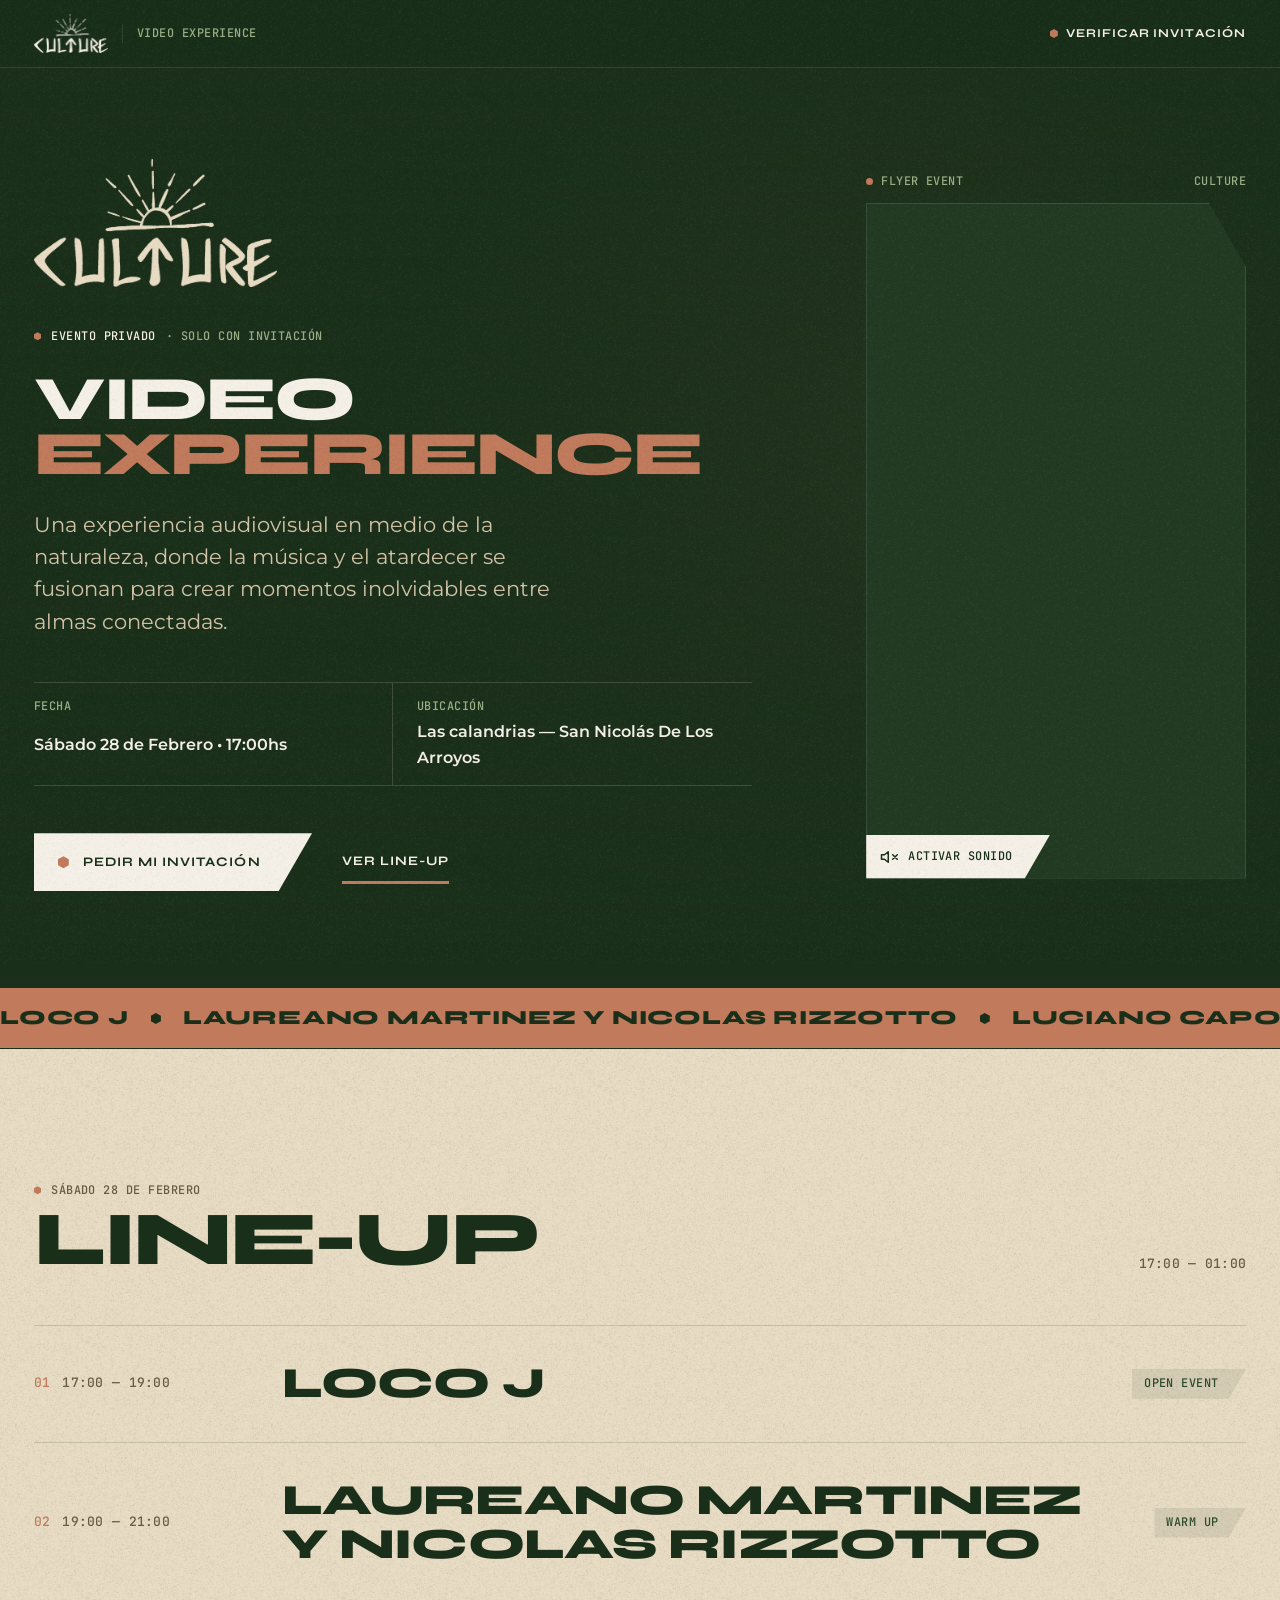
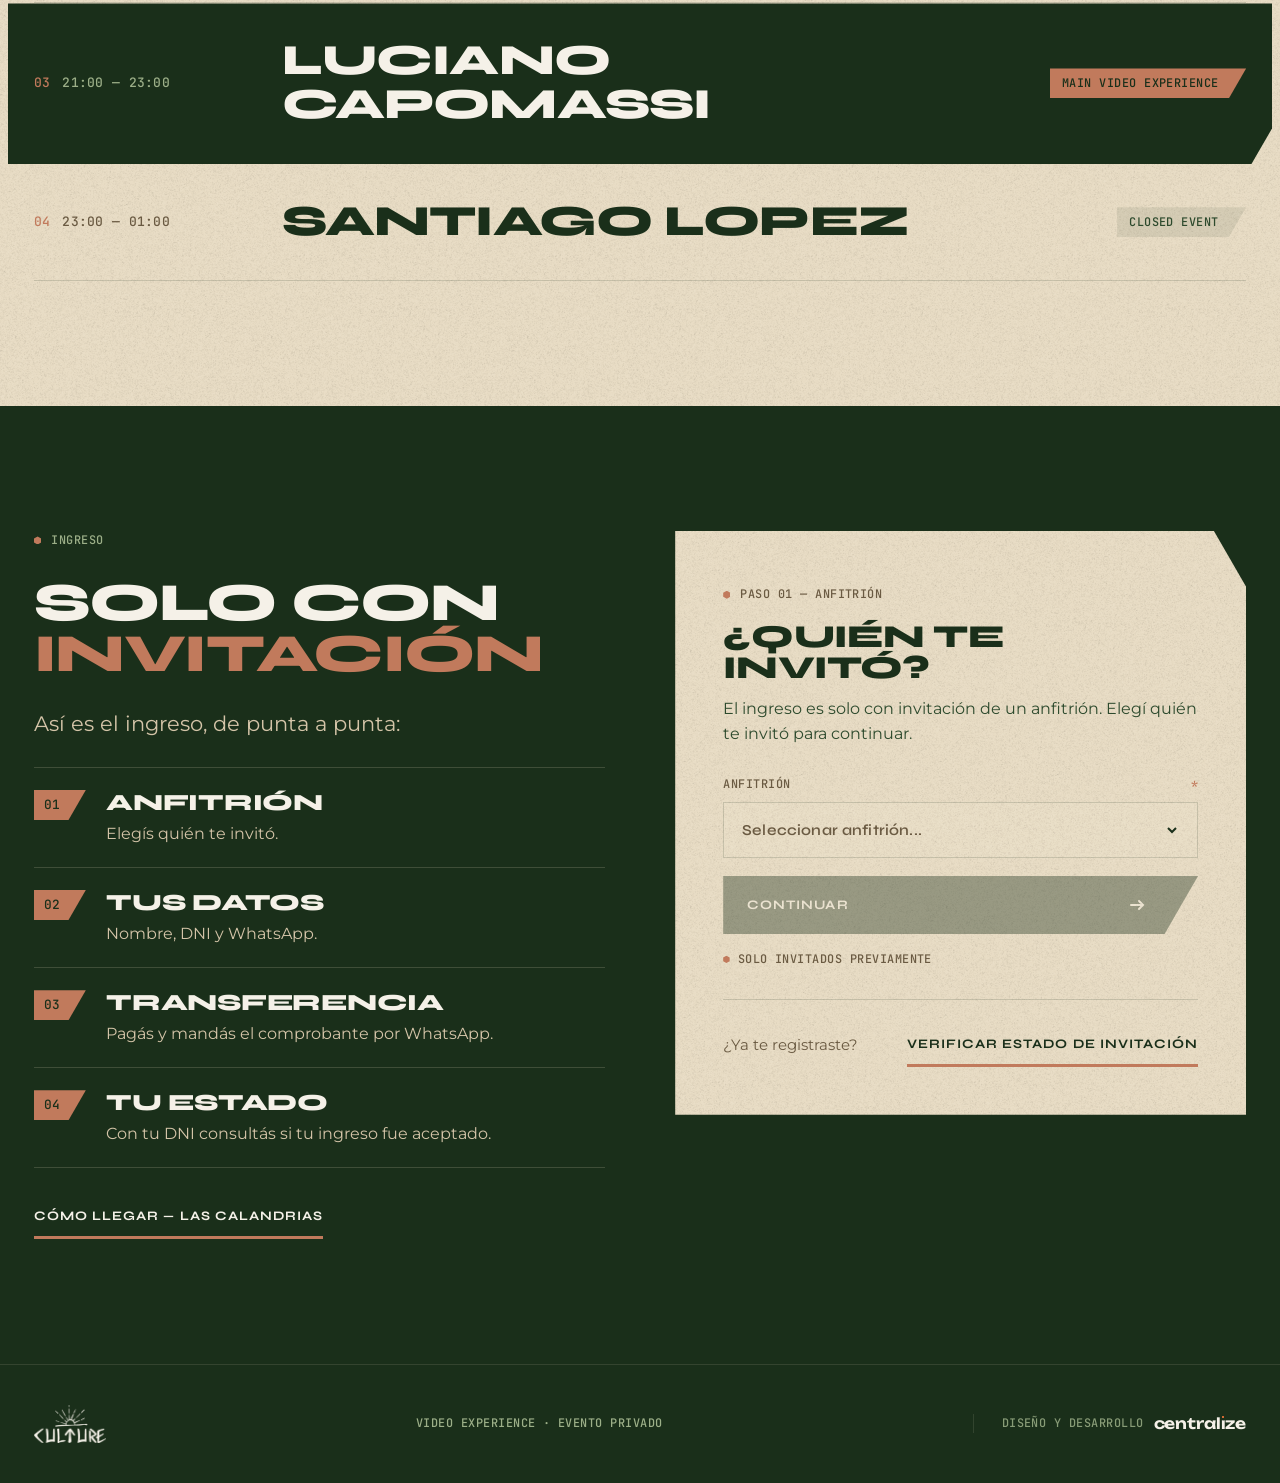
==== commit e3bf9699: "Ingreso en 4 pasos, un solo llamado principal y sin datos repetidos Co-Authored-By: Claude Opus 5.5 " ====
--- a/index.html
+++ b/index.html
@@ -305,6 +305,43 @@
             line-height: 1.3;
         }
 
+        /* pasos del ingreso */
+        .access-lead { color: var(--soft); font-size: var(--fs-lead); line-height: 1.5; }
+        .steps-flow { list-style: none; padding: 0; margin: 0; border-top: 1px solid var(--line-pearl); }
+        .step {
+            position: relative;
+            display: grid;
+            grid-template-columns: 56px 1fr;
+            gap: 16px;
+            align-items: start;
+            padding: 22px 0;
+            border-bottom: 1px solid var(--line-pearl);
+            transition: padding 0.55s var(--ease-expo);
+        }
+        .step-n {
+            --h: 30px;
+            display: inline-flex;
+            align-items: center;
+            height: var(--h);
+            width: max-content;
+            padding: 0 calc(var(--h) * 0.577 + 8px) 0 10px;
+            background: var(--accent);
+            color: var(--ink);
+            font-size: 0.8rem;
+            clip-path: polygon(0 0, 100% 0, calc(100% - var(--h) * 0.577) 100%, 0 100%);
+        }
+        .step h3 {
+            font-size: clamp(1.15rem, 1rem + 0.6vw, 1.45rem);
+            letter-spacing: -0.01em;
+            line-height: 1.1;
+            margin-bottom: 6px;
+        }
+        .step p { color: var(--soft); font-size: 0.98rem; line-height: 1.5; }
+        @media (hover: hover) {
+            .step:hover { padding-left: 10px; }
+        }
+        .access-map { justify-self: start; color: var(--pearl); }
+
         .access-card {
             --cut: 56px;
             padding: clamp(1.75rem, 1.2rem + 2.4vw, 3rem);
@@ -373,6 +410,14 @@
             .hero::before { right: -12%; top: -10%; }
             .access-grid { grid-template-columns: minmax(0, 1fr) minmax(0, 1fr); align-items: start; }
             .access-info { position: sticky; top: calc(var(--header-h) + 40px); }
+        }
+        /* celular y tablet: el flyer va justo abajo del título, antes de la descripción */
+        @media (max-width: 1023px) {
+            .hero-grid { container-type: inline-size; gap: 26px; justify-items: start; }
+            .hero-copy { display: contents; }
+            .hero-logo, .hero .eyebrow, .hero-title { order: 1; }
+            .flyer { order: 2; justify-self: stretch; width: 100%; max-width: 420px; margin: 6px 0; }
+            .hero-desc, .hero-meta, .hero-ctas { order: 3; }
         }
         @media (min-width: 768px) and (max-width: 1023px) {
             .hero-meta { grid-template-columns: 1fr 1fr; }
@@ -427,7 +472,7 @@
                     </dl>
 
                     <div class="hero-ctas rv" style="--d:660ms">
-                        <a class="btn-plate is-light" href="#acceso"><span class="hx"></span><span class="roll"><span>Seleccionar anfitrión</span></span></a>
+                        <a class="btn-plate is-light" href="#acceso"><span class="hx"></span><span class="roll"><span>Pedir mi invitación</span></span></a>
                         <a class="btn-line" href="#lineup">Ver line-up</a>
                     </div>
                 </div>
@@ -503,28 +548,44 @@
                 <div class="access-info">
                     <span class="eyebrow mono-xs" data-sr><span class="hx"></span>Ingreso</span>
                     <h2 class="section-title" data-sr style="--d:80ms">Solo con <span class="hl">invitación</span></h2>
-                    <div class="facts" data-sr style="--d:160ms">
-                        <div class="fact">
-                            <svg viewBox="0 0 24 24" fill="none" stroke="currentColor" stroke-width="1.5" aria-hidden="true"><path d="M21 10c0 7-9 13-9 13s-9-6-9-13a9 9 0 0 1 18 0z"/><circle cx="12" cy="10" r="3"/></svg>
+                    <p class="access-lead" data-sr style="--d:120ms">Así es el ingreso, de punta a punta:</p>
+                    <ol class="steps-flow" data-sr style="--d:160ms">
+                        <li class="step">
+                            <span class="step-n mono">01</span>
                             <div>
-                                <h3>Ubicación</h3>
-                                <p>Las calandrias —<br>San Nicolás De Los Arroyos</p>
+                                <h3>Anfitrión</h3>
+                                <p>Elegís quién te invitó.</p>
                             </div>
-                        </div>
-                        <div class="fact">
-                            <svg viewBox="0 0 24 24" fill="none" stroke="currentColor" stroke-width="1.5" aria-hidden="true"><path d="M17 21v-2a4 4 0 0 0-4-4H5a4 4 0 0 0-4 4v2"/><circle cx="9" cy="7" r="4"/><path d="M23 21v-2a4 4 0 0 0-3-3.87M16 3.13a4 4 0 0 1 0 7.75"/></svg>
+                        </li>
+                        <li class="step">
+                            <span class="step-n mono">02</span>
                             <div>
-                                <h3>Ingreso</h3>
-                                <p>Evento privado<br>Solo con invitación</p>
+                                <h3>Tus datos</h3>
+                                <p>Nombre, DNI y WhatsApp.</p>
                             </div>
-                        </div>
-                    </div>
+                        </li>
+                        <li class="step">
+                            <span class="step-n mono">03</span>
+                            <div>
+                                <h3>Transferencia</h3>
+                                <p>Pagás y mandás el comprobante por WhatsApp.</p>
+                            </div>
+                        </li>
+                        <li class="step is-last">
+                            <span class="step-n mono">04</span>
+                            <div>
+                                <h3>Tu estado</h3>
+                                <p>Con tu DNI consultás si tu ingreso fue aceptado.</p>
+                            </div>
+                        </li>
+                    </ol>
+                    <a class="btn-line access-map" data-sr style="--d:200ms" href="https://www.google.com/maps/search/?api=1&amp;query=Las+Calandrias+San+Nicol%C3%A1s+de+los+Arroyos" target="_blank" rel="noopener">Cómo llegar — Las Calandrias</a>
                 </div>
 
                 <div class="access-card theme-light host-selector-section" data-sr style="--d:120ms">
                     <span class="eyebrow mono-xs"><span class="hx"></span>Paso 01 — Anfitrión</span>
                     <h3>¿Quién te invitó?</h3>
-                    <p class="host-instruction">El ingreso a este evento será solo con invitación previamente generada por un anfitrión, seleccione el anfitrión por el cual fue invitado para continuar.</p>
+                    <p class="host-instruction">El ingreso es solo con invitación de un anfitrión. Elegí quién te invitó para continuar.</p>
 
                     <label class="field-label mono-xs" for="hostSelect" style="margin-bottom:8px">Anfitrión <span class="req">*</span></label>
                     <div class="host-dropdown-wrapper">
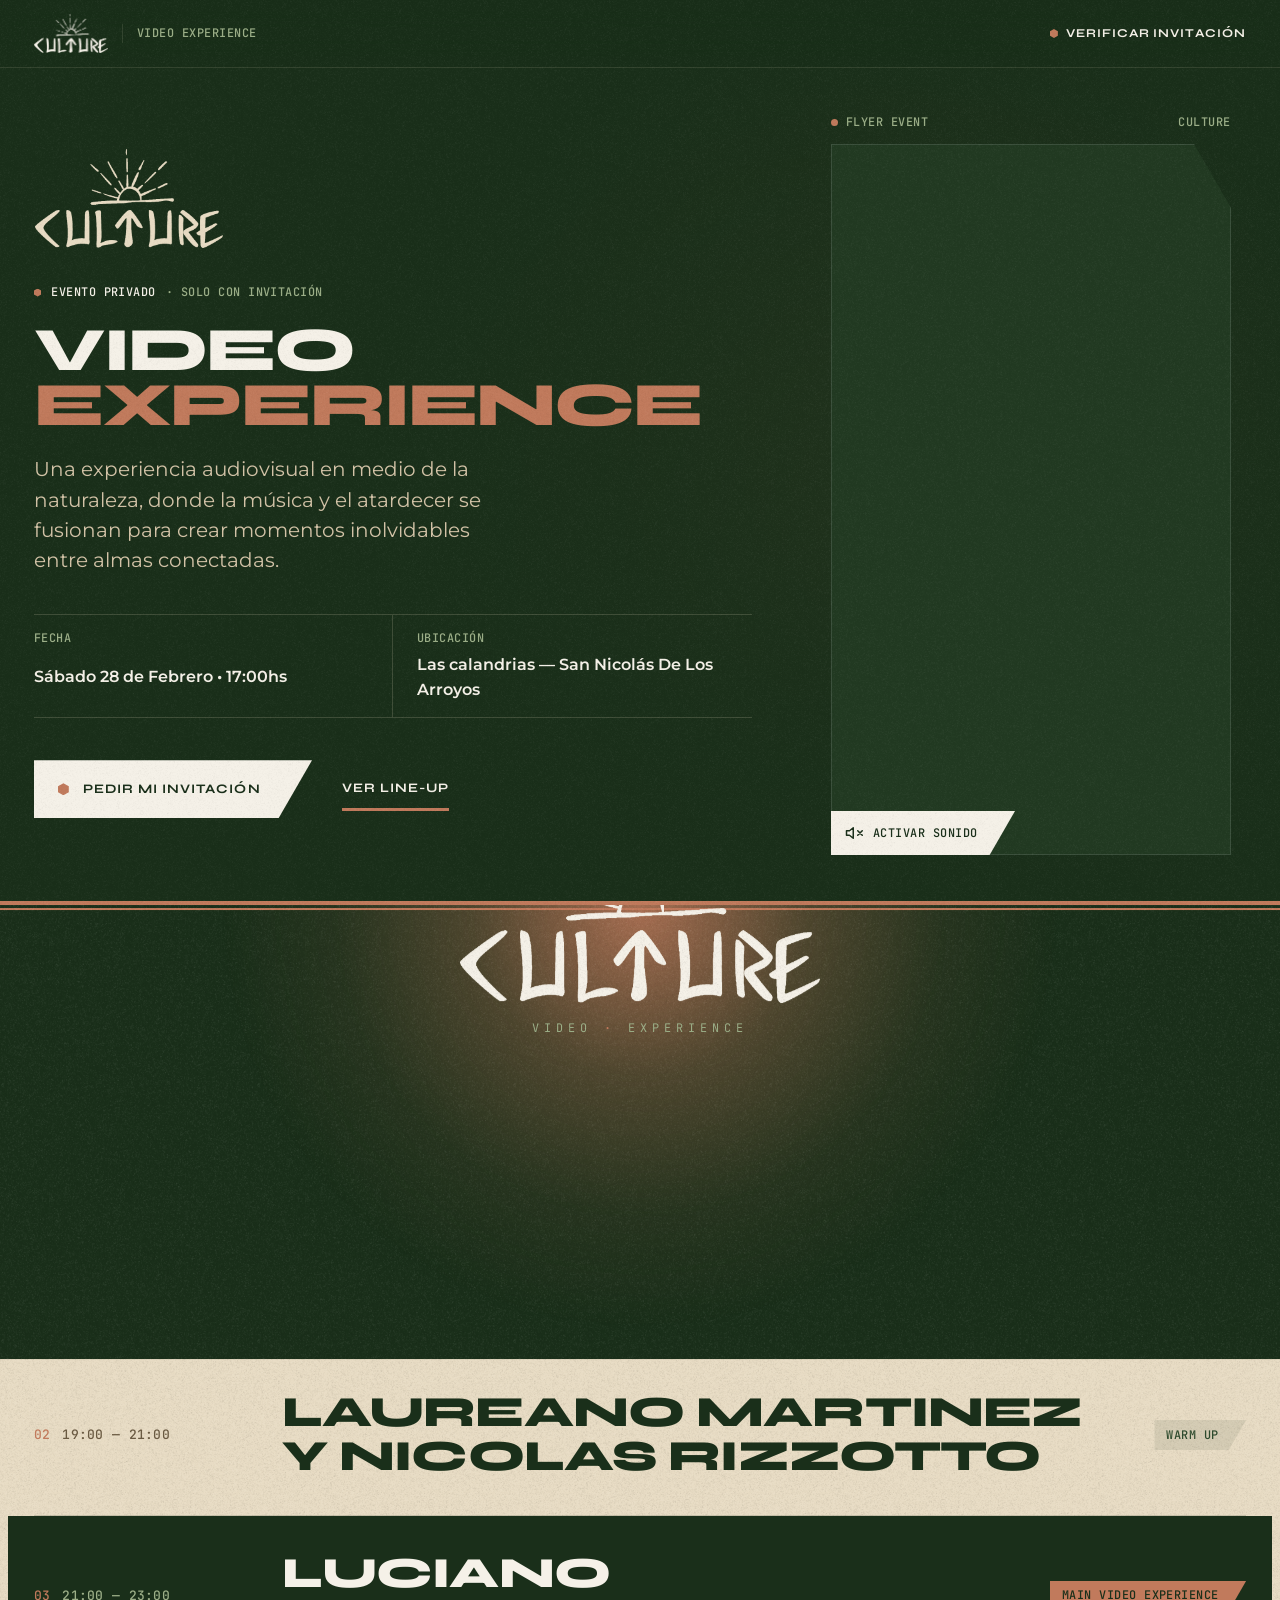
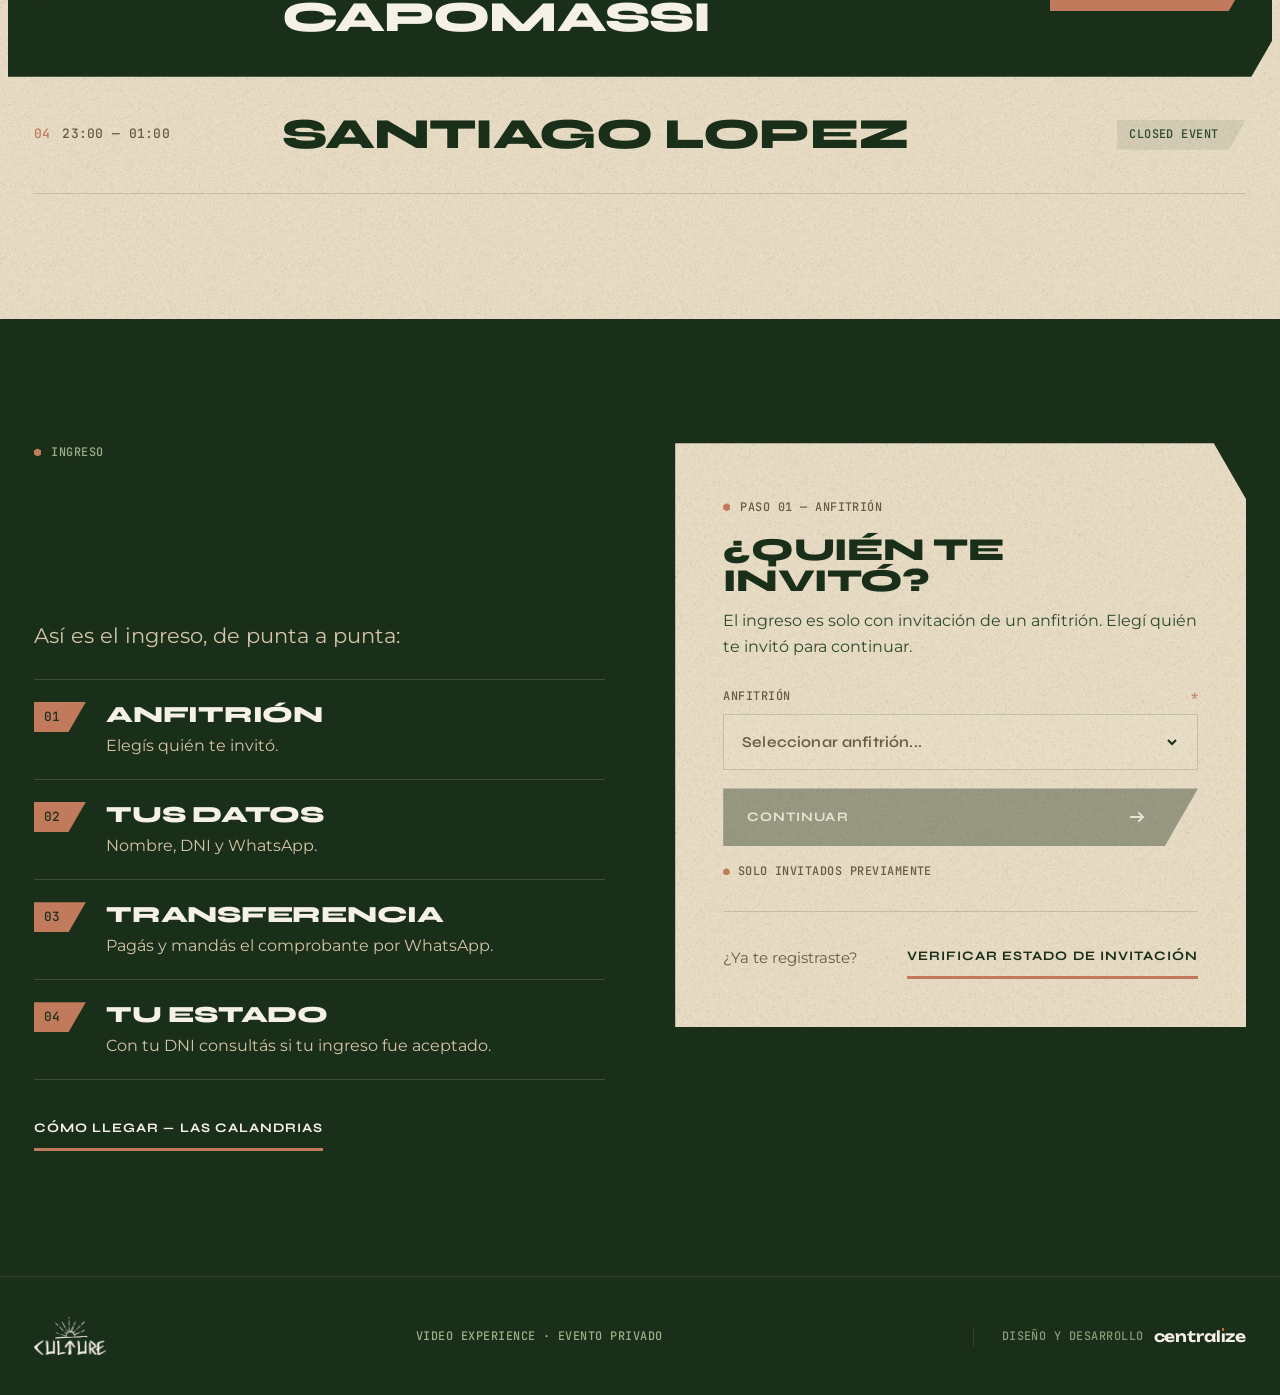
==== commit 02ab6b2d: "Movimiento con personalidad y portada que entra entera en cualquier pantalla - Intro: el sol sale so" ====
--- a/index.html
+++ b/index.html
@@ -6,7 +6,7 @@
     <title>VIDEO EXPERIENCE — CULTURE</title>
     <meta name="description" content="Una experiencia audiovisual en medio de la naturaleza. Evento privado, solo con invitación.">
     <meta name="theme-color" content="#1A2F1A">
-    <script>document.documentElement.classList.add('js')</script>
+    <script>(function(r){r.classList.add('js');try{if(sessionStorage.getItem('cvPt')){r.classList.add('pt-in');sessionStorage.removeItem('cvPt')}if(!r.classList.contains('pt-in')&&!sessionStorage.getItem('cvIntro')&&!matchMedia('(prefers-reduced-motion: reduce)').matches)r.classList.add('intro');}catch(e){}})(document.documentElement)</script>
     <link rel="preconnect" href="https://fonts.googleapis.com">
     <link rel="preconnect" href="https://fonts.gstatic.com" crossorigin>
     <link href="https://fonts.googleapis.com/css2?family=JetBrains+Mono:wght@500&family=Montserrat:wght@400;500;600;700&family=Syne:wght@600;700;800&display=swap" rel="stylesheet">
@@ -418,6 +418,41 @@
             .hero-logo, .hero .eyebrow, .hero-title { order: 1; }
             .flyer { order: 2; justify-self: stretch; width: 100%; max-width: 420px; margin: 6px 0; }
             .hero-desc, .hero-meta, .hero-ctas { order: 3; }
+        }
+        /* celular: logo y título compactos para que el reel entre entero en la primera pantalla */
+        @media (max-width: 767px) {
+            .hero { padding-top: 22px; }
+            .hero-grid { gap: 14px; }
+            .hero-logo { width: 92px; margin-bottom: 2px; }
+            .hero .eyebrow { font-size: 0.625rem; }
+            .hero-title { font-size: min(9.4cqi, 2.4rem); }
+            .flyer {
+                width: min(100%, calc((100svh - var(--header-h) - 210px) * 0.5625 + 0px));
+                min-width: min(100%, 240px);
+                margin: 8px 0 18px;
+                gap: 8px;
+            }
+            .hero-desc { margin-top: 4px; }
+            .flyer { justify-self: center; }
+        }
+        /* escritorio: la portada entra entera en la pantalla, a cualquier resolución */
+        @media (min-width: 1024px) {
+            .hero {
+                --pad-y: clamp(24px, 4.5svh, 64px);
+                min-height: calc(100svh - var(--header-h));
+                display: flex;
+                align-items: center;
+                padding-block: var(--pad-y);
+            }
+            .hero-grid { width: 100%; }
+            .hero-copy { gap: clamp(12px, 2.3svh, 26px); }
+            .hero-logo { width: clamp(110px, 21svh, 250px); }
+            .hero-title { font-size: min(8.6cqi, 7rem, 9.5svh); }
+            .hero-desc { font-size: clamp(1rem, 0.6rem + 1.1svh, 1.3125rem); }
+            .flyer {
+                width: min(400px, calc((100svh - var(--header-h) - var(--pad-y) * 2 - 34px) * 0.5625));
+                justify-self: center;
+            }
         }
         @media (min-width: 768px) and (max-width: 1023px) {
             .hero-meta { grid-template-columns: 1fr 1fr; }
@@ -549,29 +584,29 @@
                     <span class="eyebrow mono-xs" data-sr><span class="hx"></span>Ingreso</span>
                     <h2 class="section-title" data-sr style="--d:80ms">Solo con <span class="hl">invitación</span></h2>
                     <p class="access-lead" data-sr style="--d:120ms">Así es el ingreso, de punta a punta:</p>
-                    <ol class="steps-flow" data-sr style="--d:160ms">
-                        <li class="step">
+                    <ol class="steps-flow">
+                        <li class="step" data-sr style="--d:120ms">
                             <span class="step-n mono">01</span>
                             <div>
                                 <h3>Anfitrión</h3>
                                 <p>Elegís quién te invitó.</p>
                             </div>
                         </li>
-                        <li class="step">
+                        <li class="step" data-sr style="--d:230ms">
                             <span class="step-n mono">02</span>
                             <div>
                                 <h3>Tus datos</h3>
                                 <p>Nombre, DNI y WhatsApp.</p>
                             </div>
                         </li>
-                        <li class="step">
+                        <li class="step" data-sr style="--d:340ms">
                             <span class="step-n mono">03</span>
                             <div>
                                 <h3>Transferencia</h3>
                                 <p>Pagás y mandás el comprobante por WhatsApp.</p>
                             </div>
                         </li>
-                        <li class="step is-last">
+                        <li class="step is-last" data-sr style="--d:450ms">
                             <span class="step-n mono">04</span>
                             <div>
                                 <h3>Tu estado</h3>
@@ -690,7 +725,7 @@
                     const selectedHostName = hostSelect.options[hostSelect.selectedIndex].text;
                     if (selectedHost) {
                         console.log('Redirigiendo a registro con:', selectedHost, selectedHostName);
-                        window.location.href = 'registro.html?host=' + selectedHost + '&name=' + encodeURIComponent(selectedHostName);
+                        (window.cvGo || function (u) { location.href = u; })('registro.html?host=' + selectedHost + '&name=' + encodeURIComponent(selectedHostName));
                     } else {
                         alert('Por favor seleccioná un anfitrión');
                     }
--- a/assets/culture.css
+++ b/assets/culture.css
@@ -572,7 +572,7 @@
   .flow-main {
     display: flex;
     align-items: center;
-    padding-block: 5rem;
+    padding-block: clamp(1.75rem, 5svh, 5rem);
   }
 }
 
@@ -670,3 +670,219 @@
   white-space: nowrap;
   border: 0;
 }
+
+/* =====================================================================
+   MOVIMIENTO — misma lógica que centralize (expo, placas a 60°, grano),
+   con la historia de Culture: el sol sale sobre el horizonte y se abre.
+   ===================================================================== */
+
+/* ---------- intro (solo portada, una vez por sesión) ---------- */
+.intro-layer {
+  position: fixed;
+  inset: 0;
+  z-index: 990;
+  pointer-events: auto;
+  cursor: pointer;
+}
+.intro-half {
+  position: absolute;
+  left: 0;
+  right: 0;
+  height: 50.5%;
+  background: var(--bg);
+  overflow: hidden;
+  transition: transform 0.95s cubic-bezier(0.77, 0, 0.18, 1);
+}
+.intro-half::after {
+  content: '';
+  position: absolute;
+  inset: 0;
+  background: url('grain-strong-512.png') 0 0 / 256px;
+  opacity: 0.35;
+}
+.intro-half.top { top: 0; }
+.intro-half.bot { bottom: 0; }
+/* cada mitad lleva su parte de la escena: al abrirse, el sol se parte en el horizonte */
+.intro-stage {
+  position: absolute;
+  left: 0;
+  right: 0;
+  height: 100vh;
+  height: 100dvh;
+  display: grid;
+  place-items: center;
+}
+.intro-half.top .intro-stage { top: 0; }
+.intro-half.bot .intro-stage { bottom: 0; }
+.intro-sun {
+  position: absolute;
+  left: 50%;
+  top: 50%;
+  width: min(118vw, 900px);
+  aspect-ratio: 1;
+  translate: -50% -50%;
+  border-radius: 50%;
+  background: radial-gradient(circle, rgb(193 122 92 / 0.85) 0%, rgb(193 122 92 / 0.32) 26%, rgb(193 122 92 / 0.08) 48%, transparent 66%);
+  transform: scale(0);
+  animation: intro-sun 1.5s var(--ease-expo) 0.15s forwards;
+}
+.intro-logo-wrap {
+  position: relative;
+  width: min(62vw, 360px);
+  clip-path: inset(100% -20% -20% -20%);
+  animation: intro-rise 1.15s var(--ease-expo) 0.35s forwards;
+}
+.intro-logo {
+  width: 100%;
+  color: var(--pearl);
+  transform: translateY(42%);
+  animation: intro-logo 1.15s var(--ease-expo) 0.35s forwards, intro-punch 0.5s var(--ease-out) 1.45s;
+}
+.intro-horizon {
+  position: absolute;
+  left: 0;
+  right: 0;
+  top: 50%;
+  height: 2px;
+  margin-top: -1px;
+  background: var(--accent);
+  transform: scaleX(0);
+  animation: intro-line 0.9s var(--ease-expo) 0.1s forwards;
+}
+.intro-tag {
+  position: absolute;
+  left: 0;
+  right: 0;
+  top: calc(50% + min(18vw, 110px));
+  text-align: center;
+  font-family: var(--font-mono);
+  font-size: var(--fs-mono-xs);
+  letter-spacing: 0.42em;
+  text-transform: uppercase;
+  color: var(--steel);
+  opacity: 0;
+  animation: intro-tag 0.9s var(--ease-expo) 1.25s forwards;
+}
+.intro-tag b { color: var(--accent); font-weight: 500; }
+.intro-skip {
+  position: absolute;
+  right: var(--gutter);
+  bottom: 22px;
+  z-index: 2;
+  font-family: var(--font-mono);
+  font-size: var(--fs-mono-xs);
+  letter-spacing: 0.08em;
+  text-transform: uppercase;
+  color: var(--steel);
+  opacity: 0;
+  animation: intro-tag 0.6s ease 0.6s forwards;
+}
+/* apertura */
+.intro-layer.is-open { pointer-events: none; }
+.intro-layer.is-open .intro-half.top { transform: translateY(-101%); }
+.intro-layer.is-open .intro-half.bot { transform: translateY(101%); }
+.intro-layer.is-open .intro-skip { opacity: 0 !important; transition: opacity 0.2s; }
+
+@keyframes intro-sun { to { transform: scale(1); } }
+@keyframes intro-rise { to { clip-path: inset(-20% -20% -20% -20%); } }
+@keyframes intro-logo { to { transform: translateY(0); } }
+@keyframes intro-punch { 40% { transform: scale(1.07); } }
+@keyframes intro-line { to { transform: scaleX(1); } }
+@keyframes intro-tag { to { opacity: 1; } }
+
+/* mientras corre la intro, la portada espera para animarse al abrirse */
+html.intro .hero .rv,
+html.intro .hero .rv-words .w > span { animation-play-state: paused; }
+html.intro { overflow: hidden; }
+
+/* ---------- portada viva ---------- */
+.hero { --mx: 0; --my: 0; }
+@media (prefers-reduced-motion: no-preference) and (pointer: fine) {
+  .hero::before {
+    translate: calc(var(--mx) * -40px) calc(var(--my) * -30px);
+  }
+  .hero .flyer-frame {
+    transform: perspective(1200px) rotateY(calc(var(--mx) * 5deg)) rotateX(calc(var(--my) * -4deg)) translate3d(calc(var(--mx) * 10px), calc(var(--my) * 8px), 0);
+    transition: transform 0.9s var(--ease-out);
+  }
+}
+
+/* ---------- títulos de sección: suben desde una línea ---------- */
+html.js .section-title[data-sr] { transition: clip-path 1.2s var(--ease-expo), transform 1.2s var(--ease-expo), opacity 0.6s; }
+html.js .section-title[data-sr]:not(.in) { clip-path: inset(0 0 100% 0); transform: translateY(0.45em); opacity: 1; }
+html.js .section-title[data-sr].in { clip-path: inset(-10% -5% -15% -5%); }
+
+/* ---------- pasos del ingreso: la placa entra con corte y después el texto ---------- */
+html.js .step[data-sr] .step-n { transition: clip-path 0.8s var(--ease-expo) calc(var(--d, 0ms) + 120ms); }
+html.js .step[data-sr]:not(.in) .step-n { clip-path: polygon(0 0, 0 0, 0 100%, 0 100%); }
+html.js .step[data-sr]:not(.in) { transform: translateX(-22px); }
+.step::after {
+  content: '';
+  position: absolute;
+  left: 0;
+  bottom: -1px;
+  width: 100%;
+  height: 1px;
+  background: var(--accent);
+  transform: scaleX(0);
+  transform-origin: left;
+  transition: transform 0.7s var(--ease-expo);
+}
+@media (hover: hover) {
+  .step:hover::after { transform: scaleX(1); }
+}
+
+/* ---------- line-up: la franja naranja barre el bloque principal ---------- */
+.slot.is-main::before {
+  content: '';
+  position: absolute;
+  inset: 0;
+  background: var(--accent);
+  transform: scaleX(0);
+  transform-origin: right;
+  pointer-events: none;
+}
+html.js .slot.is-main.in::before { animation: slot-sweep 1.1s var(--ease-expo) 0.25s; }
+@keyframes slot-sweep {
+  0% { transform: scaleX(0); transform-origin: left; }
+  45% { transform: scaleX(1); transform-origin: left; }
+  55% { transform: scaleX(1); transform-origin: right; }
+  100% { transform: scaleX(0); transform-origin: right; }
+}
+
+/* ---------- transición entre páginas: dos placas a 60° barren la pantalla ---------- */
+html::before,
+html::after {
+  content: '';
+  position: fixed;
+  top: 0;
+  bottom: 0;
+  left: -40vh;
+  width: calc(100vw + 80vh);
+  z-index: 980;
+  pointer-events: none;
+  clip-path: polygon(40vh 0, 100% 0, calc(100% - 40vh) 100%, 0 100%);
+  transform: translateX(-101%);
+  visibility: hidden;
+}
+html::before { background: var(--accent); }
+html::after { background: var(--bg) url('grain-strong-512.png') 0 0 / 256px; }
+html.pt-out::before,
+html.pt-out::after { visibility: visible; transform: translateX(0); transition: transform 0.55s cubic-bezier(0.77, 0, 0.18, 1); }
+html.pt-out::after { transition-delay: 0.08s; }
+html.pt-in::before,
+html.pt-in::after { visibility: visible; transform: translateX(0); }
+html.pt-in.pt-go::before,
+html.pt-in.pt-go::after { transform: translateX(101%); transition: transform 0.7s cubic-bezier(0.77, 0, 0.18, 1); }
+html.pt-in.pt-go::before { transition-delay: 0.1s; }
+
+@media (prefers-reduced-motion: reduce) {
+  .intro-layer { display: none; }
+  html::before, html::after { display: none; }
+  html.js .section-title[data-sr]:not(.in) { clip-path: none; transform: none; }
+  html.js .step[data-sr]:not(.in) .step-n { clip-path: none; }
+}
+html.js .step[data-sr] {
+  transition: opacity 0.9s var(--ease-out), transform 1.1s var(--ease-expo), padding 0.55s var(--ease-expo);
+  transition-delay: var(--d, 0ms), var(--d, 0ms), 0s;
+}
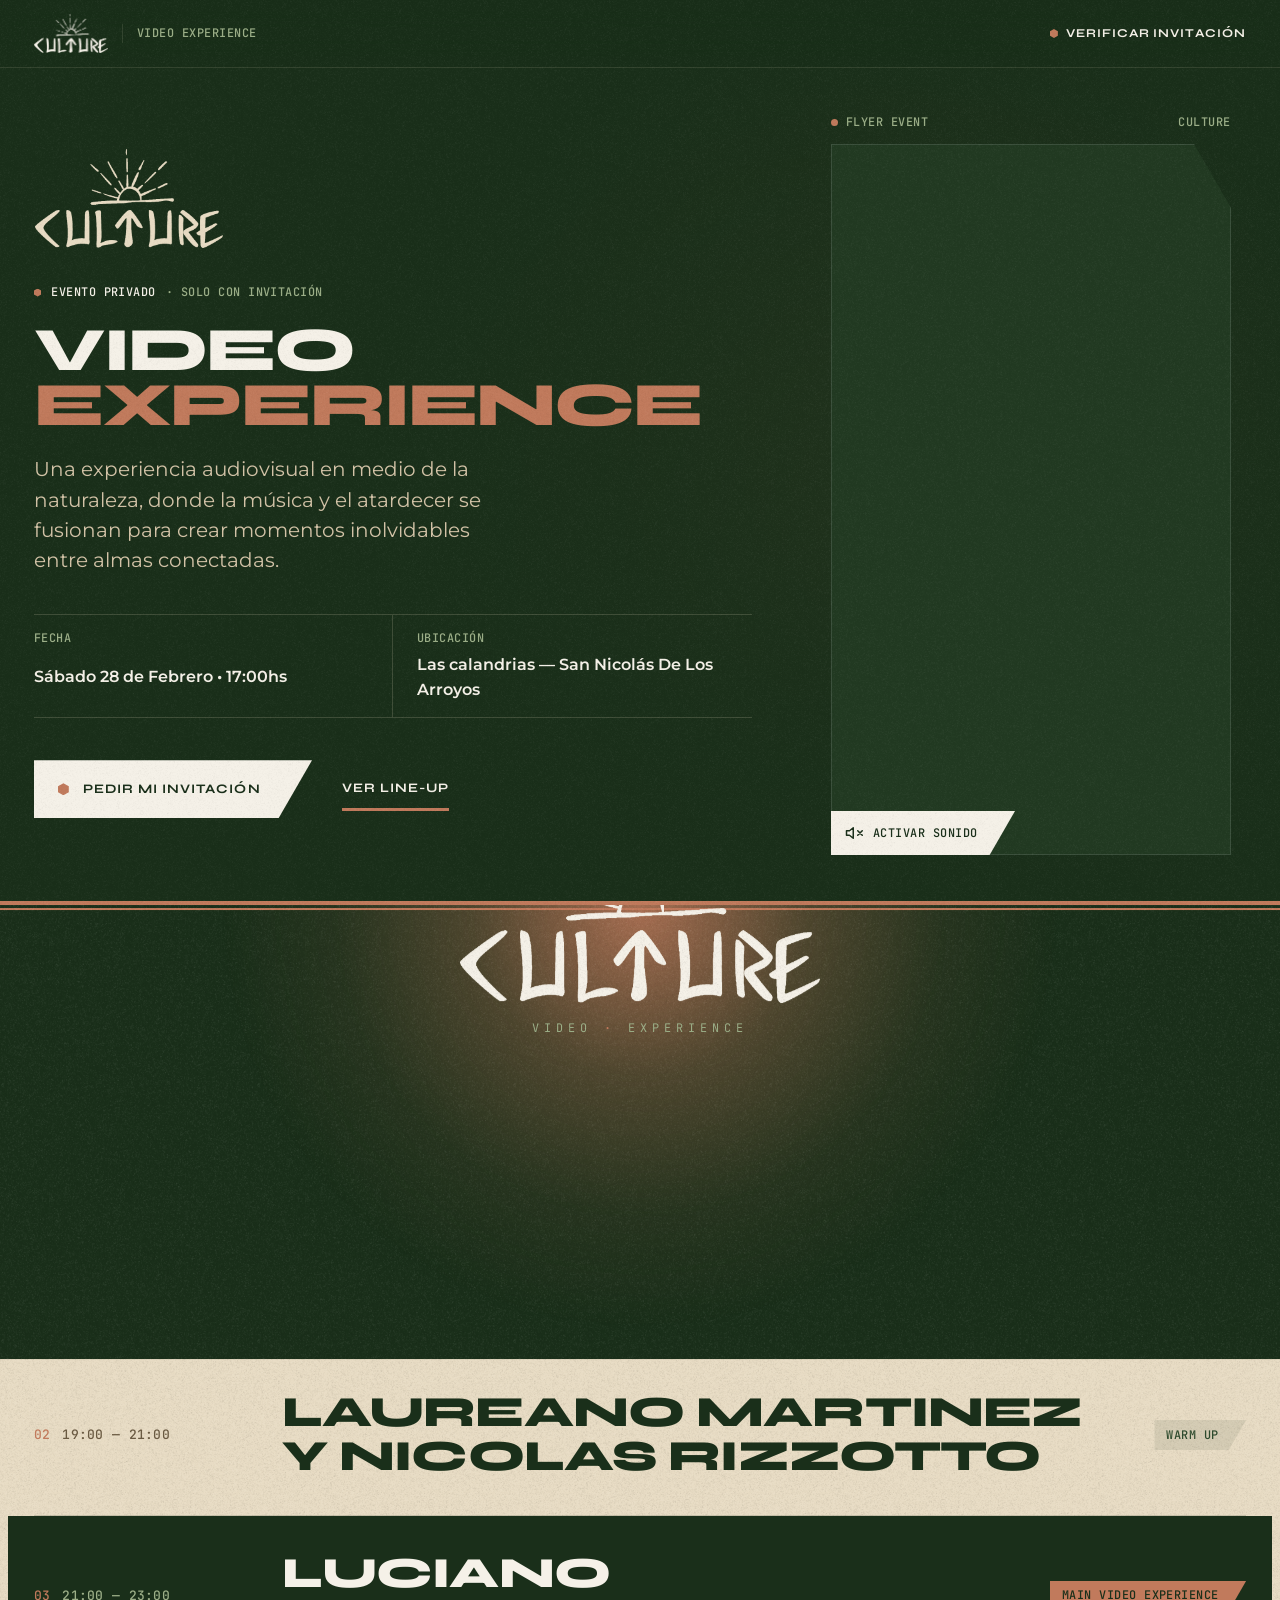
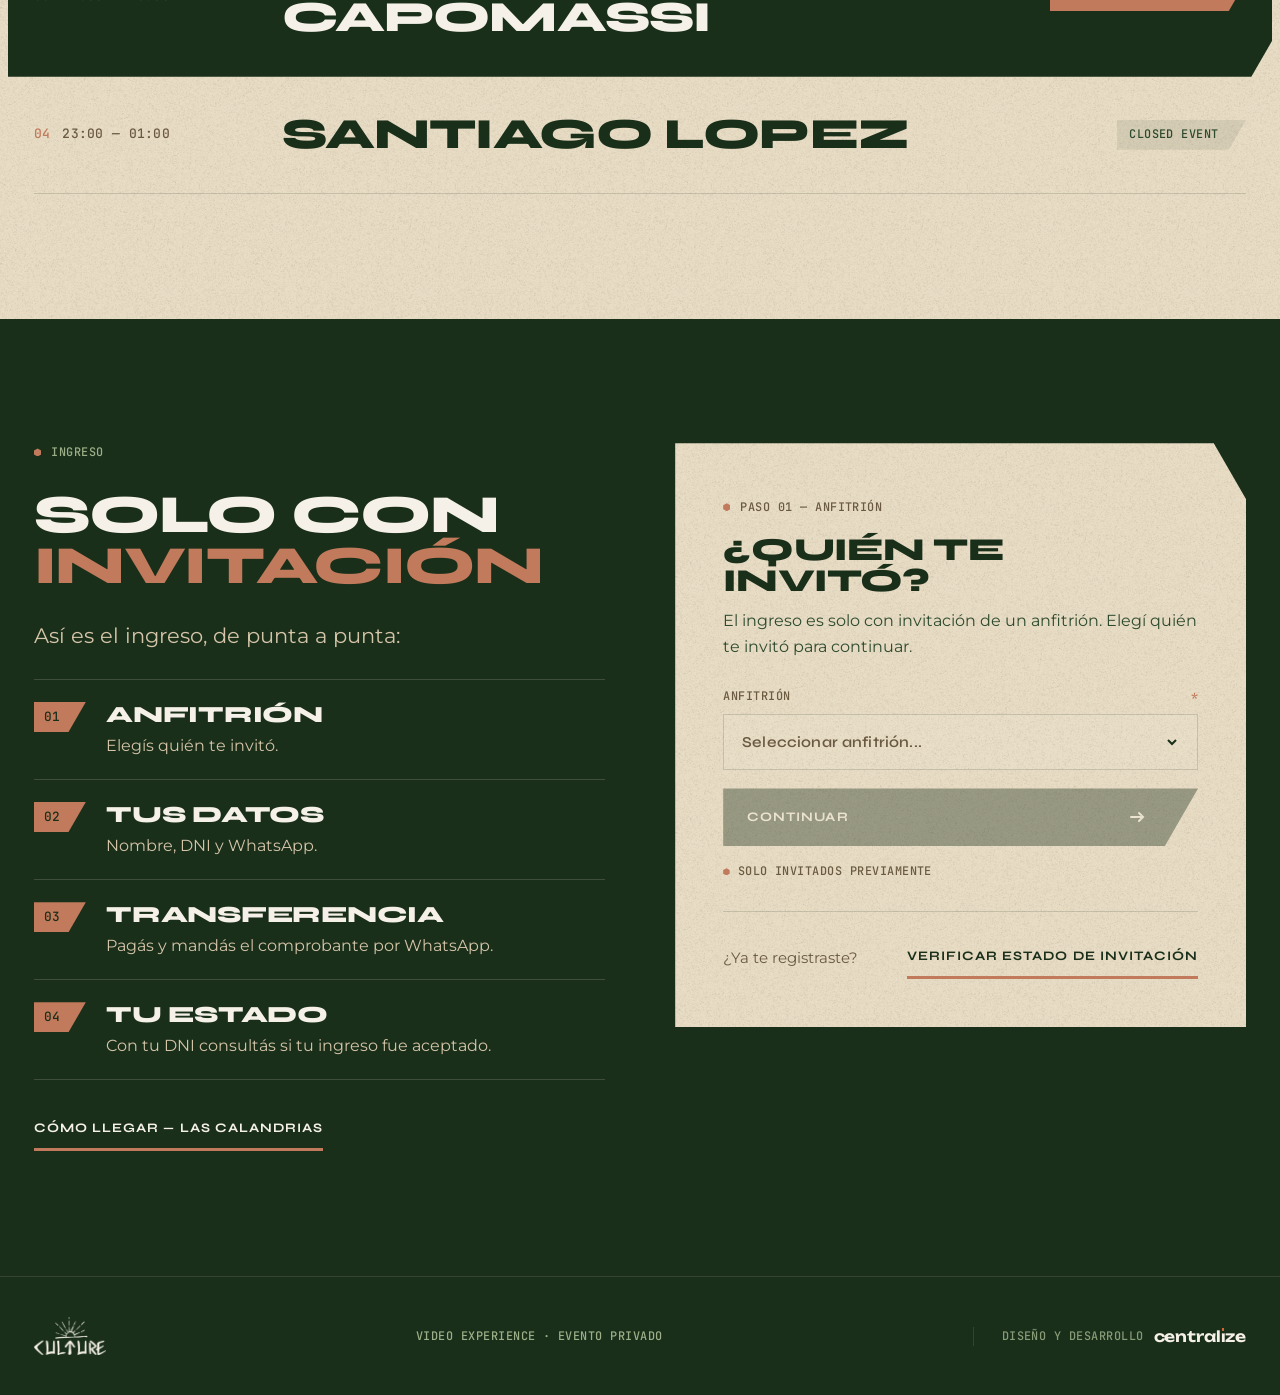
==== commit 6d3a7d12: "Versión en los links de CSS y JS para que nadie vea archivos viejos en caché Co-Authored-By: Claude " ====
--- a/index.html
+++ b/index.html
@@ -11,7 +11,7 @@
     <link rel="preconnect" href="https://fonts.gstatic.com" crossorigin>
     <link href="https://fonts.googleapis.com/css2?family=JetBrains+Mono:wght@500&family=Montserrat:wght@400;500;600;700&family=Syne:wght@600;700;800&display=swap" rel="stylesheet">
     <link href="https://fonts.googleapis.com/css2?family=Unbounded:wght@600&text=centralze%C4%B1&display=swap" rel="stylesheet">
-    <link rel="stylesheet" href="assets/culture.css">
+    <link rel="stylesheet" href="assets/culture.css?v=202611191119">
     <style>
         /* ---------- hero ---------- */
         .hero {
@@ -680,7 +680,7 @@
         </div>
     </footer>
 
-    <script src="assets/culture.js" defer></script>
+    <script src="assets/culture.js?v=202611191119" defer></script>
 
     <script>
         // Control de sonido del video
--- a/assets/culture.css
+++ b/assets/culture.css
@@ -808,9 +808,9 @@
 }
 
 /* ---------- títulos de sección: suben desde una línea ---------- */
-html.js .section-title[data-sr] { transition: clip-path 1.2s var(--ease-expo), transform 1.2s var(--ease-expo), opacity 0.6s; }
-html.js .section-title[data-sr]:not(.in) { clip-path: inset(0 0 100% 0); transform: translateY(0.45em); opacity: 1; }
-html.js .section-title[data-sr].in { clip-path: inset(-10% -5% -15% -5%); }
+/* (sin clip-path en el propio título: el navegador no detecta que entra en pantalla) */
+html.js .section-title[data-sr] { transition: opacity 0.9s var(--ease-out), transform 1.2s var(--ease-expo), letter-spacing 1.4s var(--ease-expo); transition-delay: var(--d, 0ms); }
+html.js .section-title[data-sr]:not(.in) { opacity: 0; transform: translateY(0.6em); letter-spacing: 0.02em; }
 
 /* ---------- pasos del ingreso: la placa entra con corte y después el texto ---------- */
 html.js .step[data-sr] .step-n { transition: clip-path 0.8s var(--ease-expo) calc(var(--d, 0ms) + 120ms); }
@@ -879,10 +879,19 @@
 @media (prefers-reduced-motion: reduce) {
   .intro-layer { display: none; }
   html::before, html::after { display: none; }
-  html.js .section-title[data-sr]:not(.in) { clip-path: none; transform: none; }
+  html.js .section-title[data-sr]:not(.in) { transform: none; letter-spacing: normal; }
   html.js .step[data-sr]:not(.in) .step-n { clip-path: none; }
 }
 html.js .step[data-sr] {
   transition: opacity 0.9s var(--ease-out), transform 1.1s var(--ease-expo), padding 0.55s var(--ease-expo);
   transition-delay: var(--d, 0ms), var(--d, 0ms), 0s;
 }
+
+/* hasta que la intro está lista, la portada queda tapada (sin destello al cargar) */
+html.intro:not(.intro-ready) body::before {
+  content: '';
+  position: fixed;
+  inset: 0;
+  z-index: 989;
+  background: var(--bg);
+}
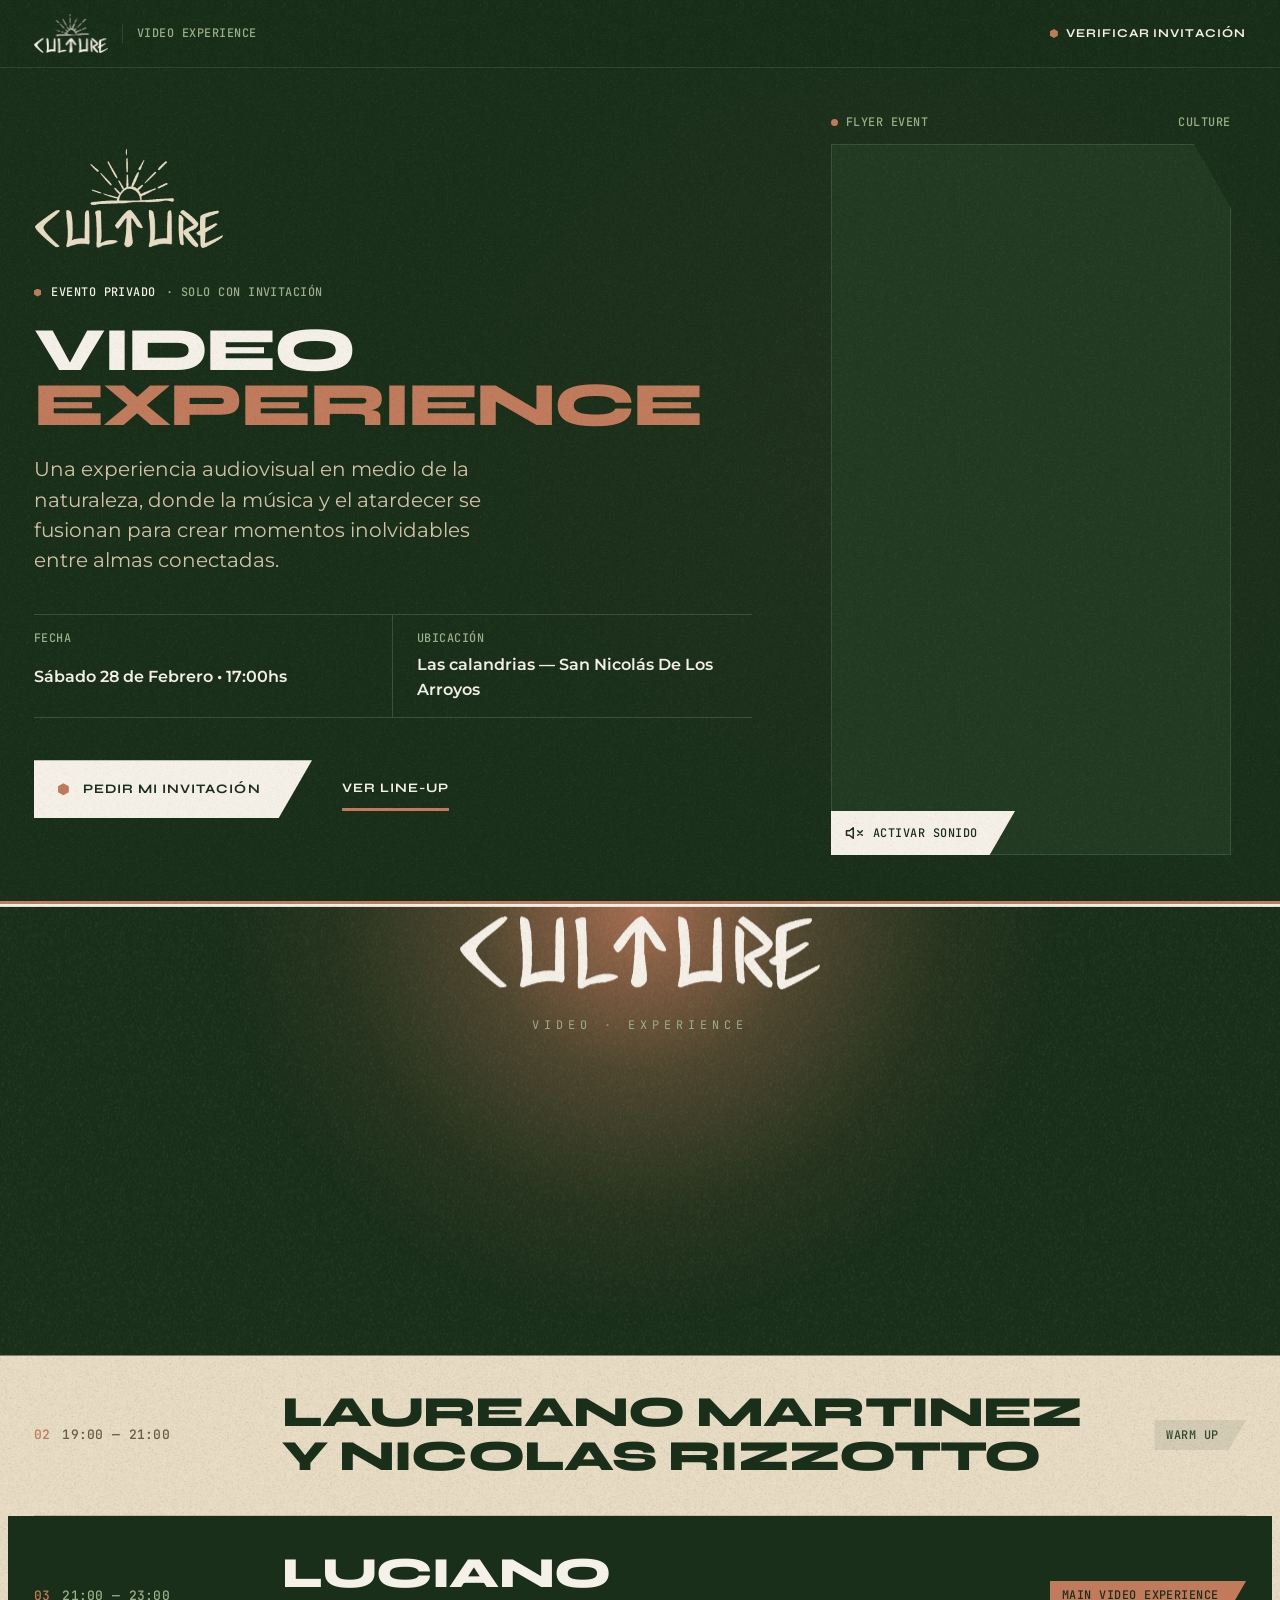
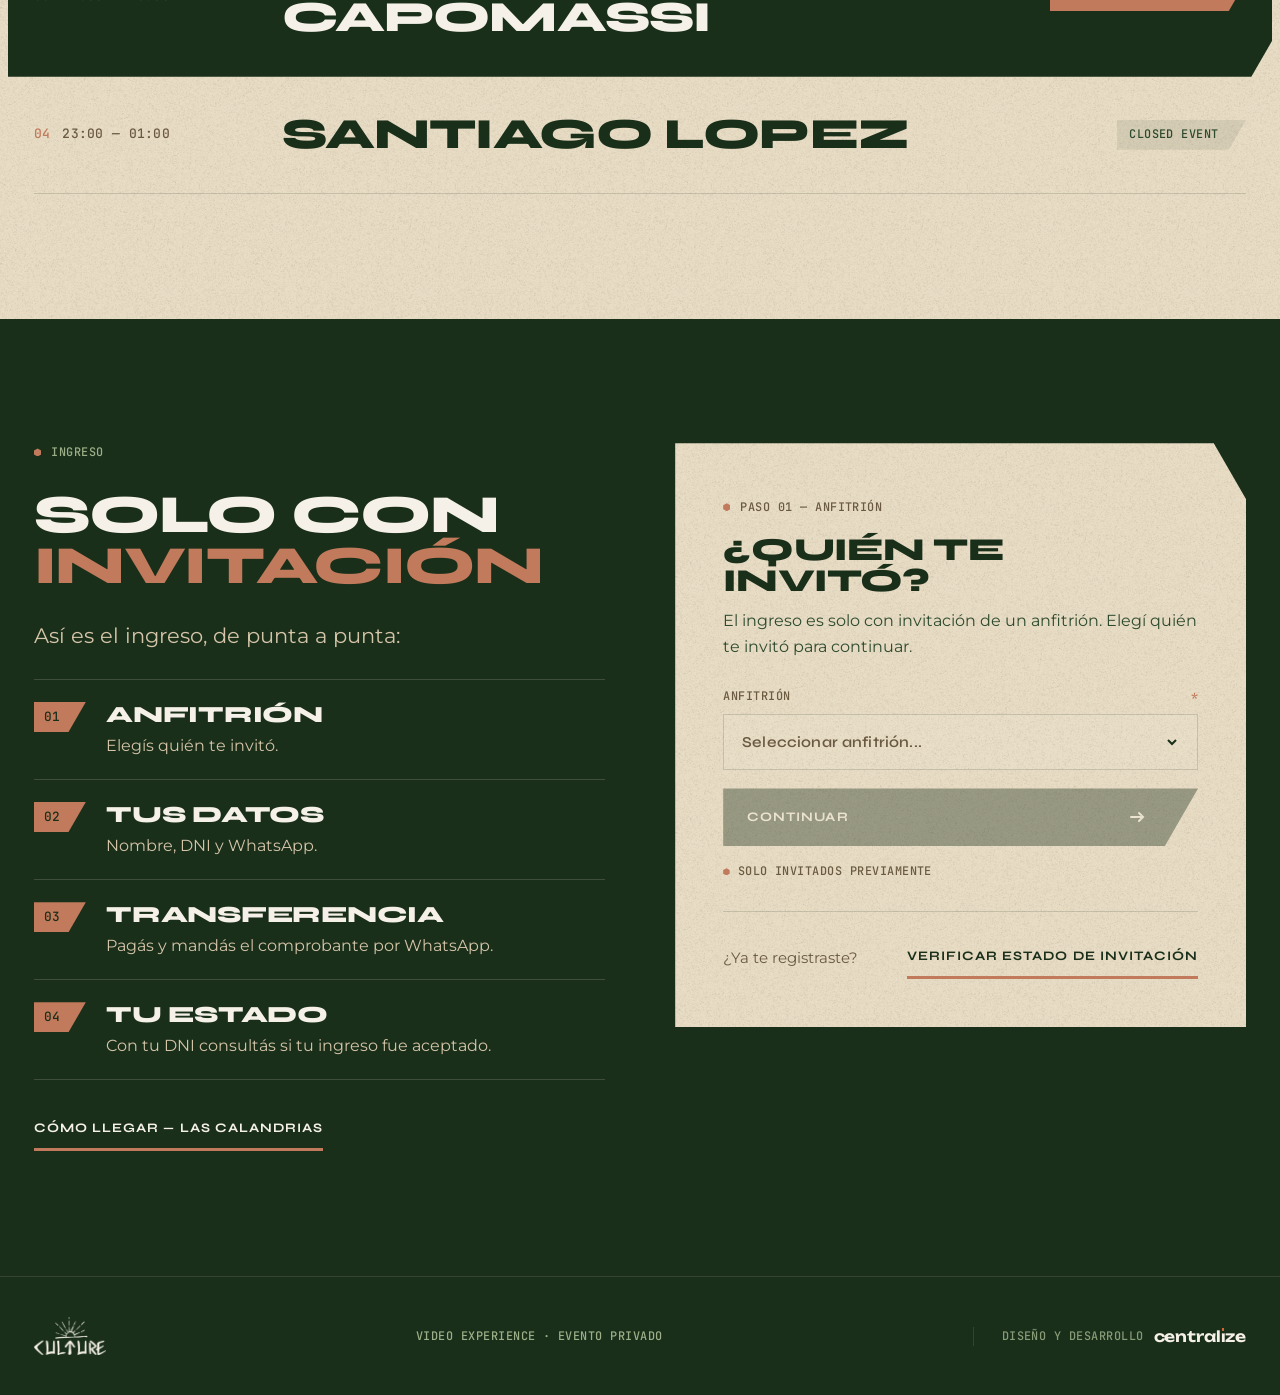
==== commit 58d6014f: "Intro: la línea del logo se estira y es la que abre el sitio Co-Authored-By: Claude Opus 5.5 <norepl" ====
--- a/index.html
+++ b/index.html
@@ -11,7 +11,7 @@
     <link rel="preconnect" href="https://fonts.gstatic.com" crossorigin>
     <link href="https://fonts.googleapis.com/css2?family=JetBrains+Mono:wght@500&family=Montserrat:wght@400;500;600;700&family=Syne:wght@600;700;800&display=swap" rel="stylesheet">
     <link href="https://fonts.googleapis.com/css2?family=Unbounded:wght@600&text=centralze%C4%B1&display=swap" rel="stylesheet">
-    <link rel="stylesheet" href="assets/culture.css?v=202611191119">
+    <link rel="stylesheet" href="assets/culture.css?v=202611191121">
     <style>
         /* ---------- hero ---------- */
         .hero {
@@ -680,7 +680,7 @@
         </div>
     </footer>
 
-    <script src="assets/culture.js?v=202611191119" defer></script>
+    <script src="assets/culture.js?v=202611191121" defer></script>
 
     <script>
         // Control de sonido del video
--- a/assets/culture.css
+++ b/assets/culture.css
@@ -895,3 +895,29 @@
   z-index: 989;
   background: var(--bg);
 }
+
+/* ---------- intro: la línea del logo (debajo del sol) es la que abre el sitio ---------- */
+.intro-stage { --lw: min(62vw, 360px); }
+.intro-logo-wrap {
+  width: var(--lw);
+  /* la línea del logo está al 52,8 % de su alto: se sube para que caiga justo en el corte */
+  translate: 0 -5.4%;
+}
+.intro-horizon { display: none; }
+.intro-half.top { height: 50%; }
+.intro-half.bot { height: calc(50% + 1px); }
+.intro-bar {
+  position: absolute;
+  left: 50%;
+  top: 50%;
+  width: calc(var(--lw) * 0.333);
+  height: max(2px, calc(var(--lw) * 0.009));
+  translate: calc(-50% - var(--lw) * 0.0075) -50%;
+  background: var(--pearl);
+  opacity: 0;
+  animation: intro-bar 0.6s var(--ease-expo) 1.75s forwards;
+}
+@keyframes intro-bar {
+  0% { opacity: 1; }
+  100% { opacity: 1; width: 112vw; }
+}
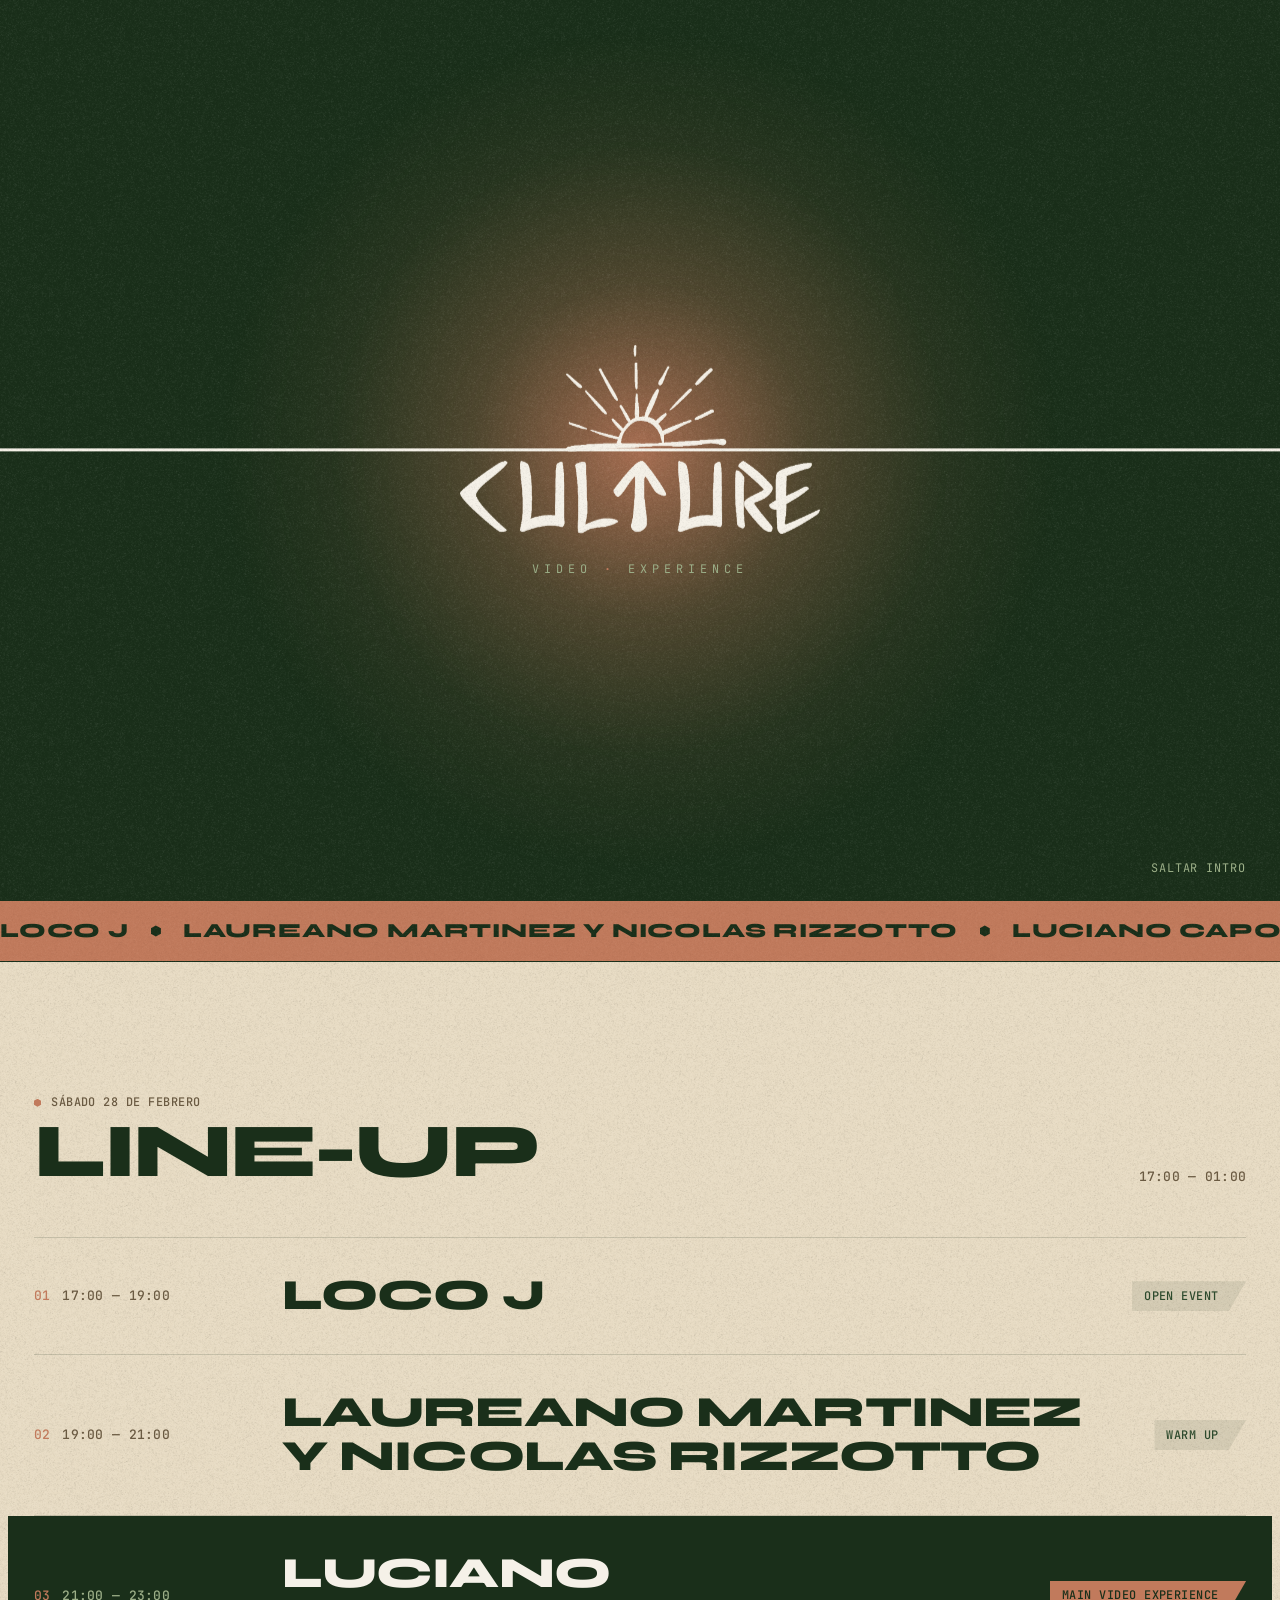
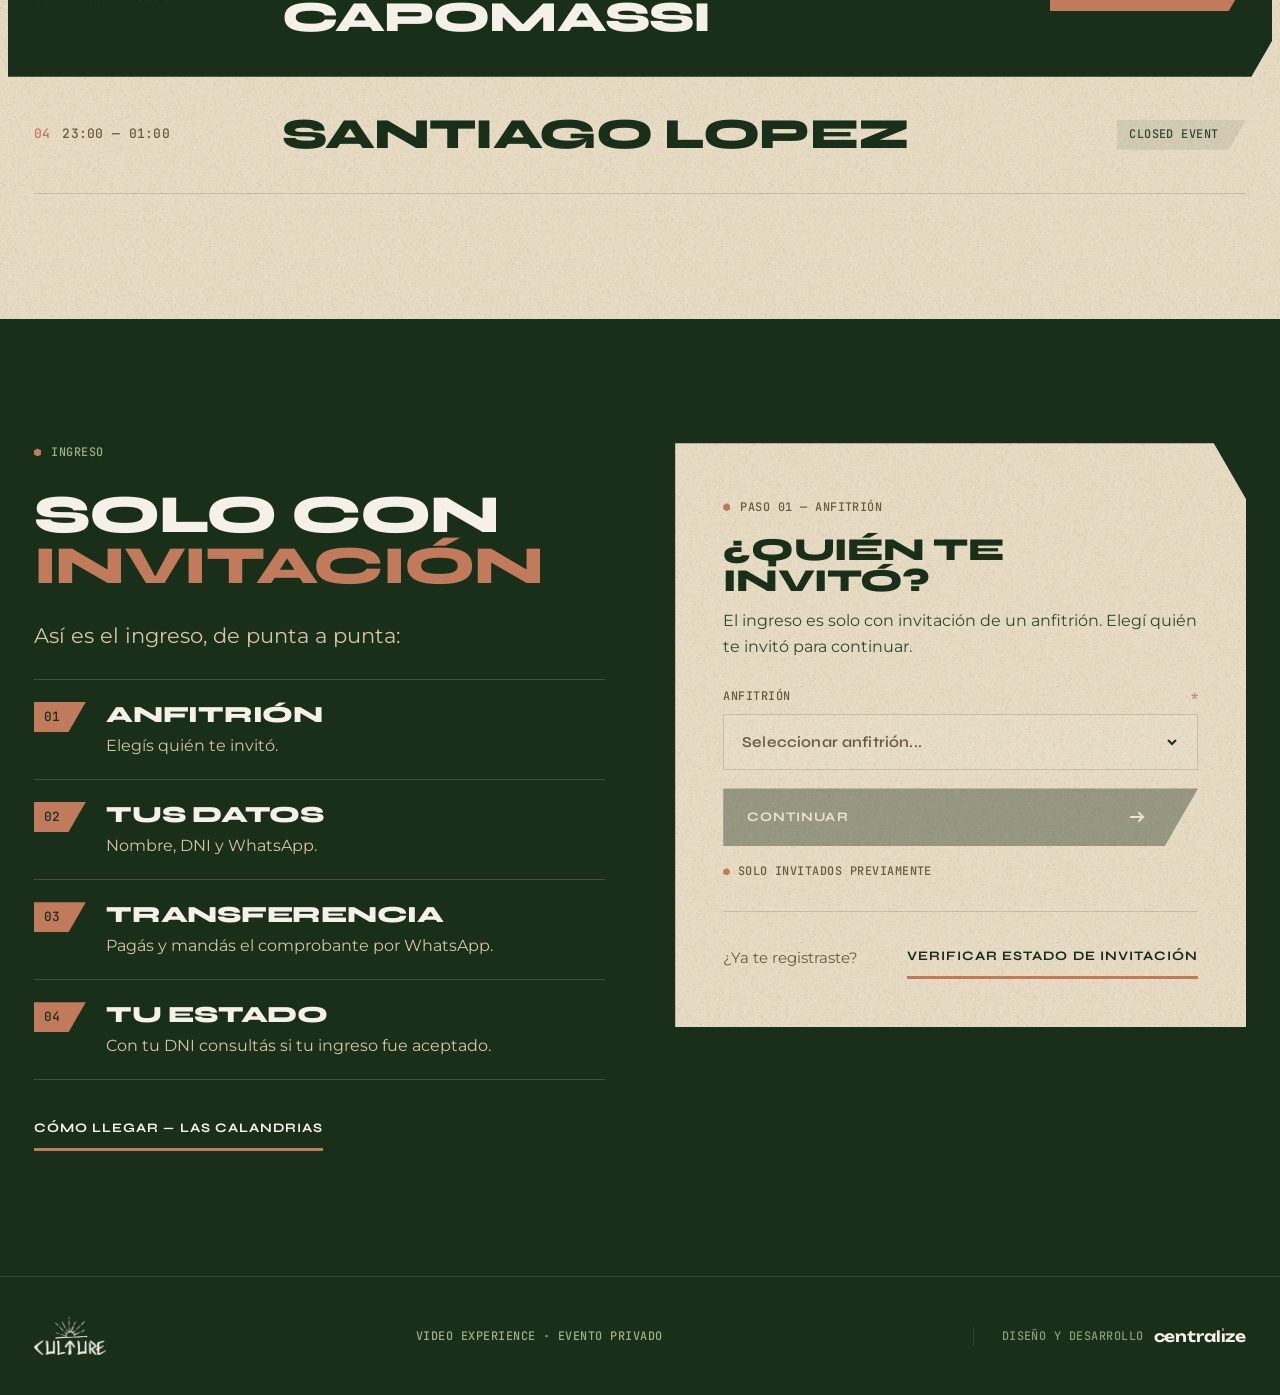
==== commit 7f3c2923: "Celular angosto (360 px): los pasos del ingreso ya no ensanchan la página Co-Authored-By: Claude Opu" ====
--- a/index.html
+++ b/index.html
@@ -275,6 +275,7 @@
         .access { padding: var(--section-y) 0; }
         .access-grid {
             display: grid;
+            grid-template-columns: minmax(0, 1fr);
             gap: clamp(2.5rem, 2rem + 3vw, 4.5rem);
         }
         .access-info { display: grid; gap: 28px; align-content: start; container-type: inline-size; }
@@ -331,7 +332,8 @@
             clip-path: polygon(0 0, 100% 0, calc(100% - var(--h) * 0.577) 100%, 0 100%);
         }
         .step h3 {
-            font-size: clamp(1.15rem, 1rem + 0.6vw, 1.45rem);
+            font-size: clamp(1rem, 0.62rem + 1.9vw, 1.45rem);
+            overflow-wrap: anywhere;
             letter-spacing: -0.01em;
             line-height: 1.1;
             margin-bottom: 6px;
@@ -341,6 +343,10 @@
             .step:hover { padding-left: 10px; }
         }
         .access-map { justify-self: start; color: var(--pearl); }
+        @media (max-width: 399px) {
+            .step { grid-template-columns: 48px minmax(0, 1fr); gap: 12px; }
+            .access-card { padding-inline: 1.25rem; }
+        }
 
         .access-card {
             --cut: 56px;
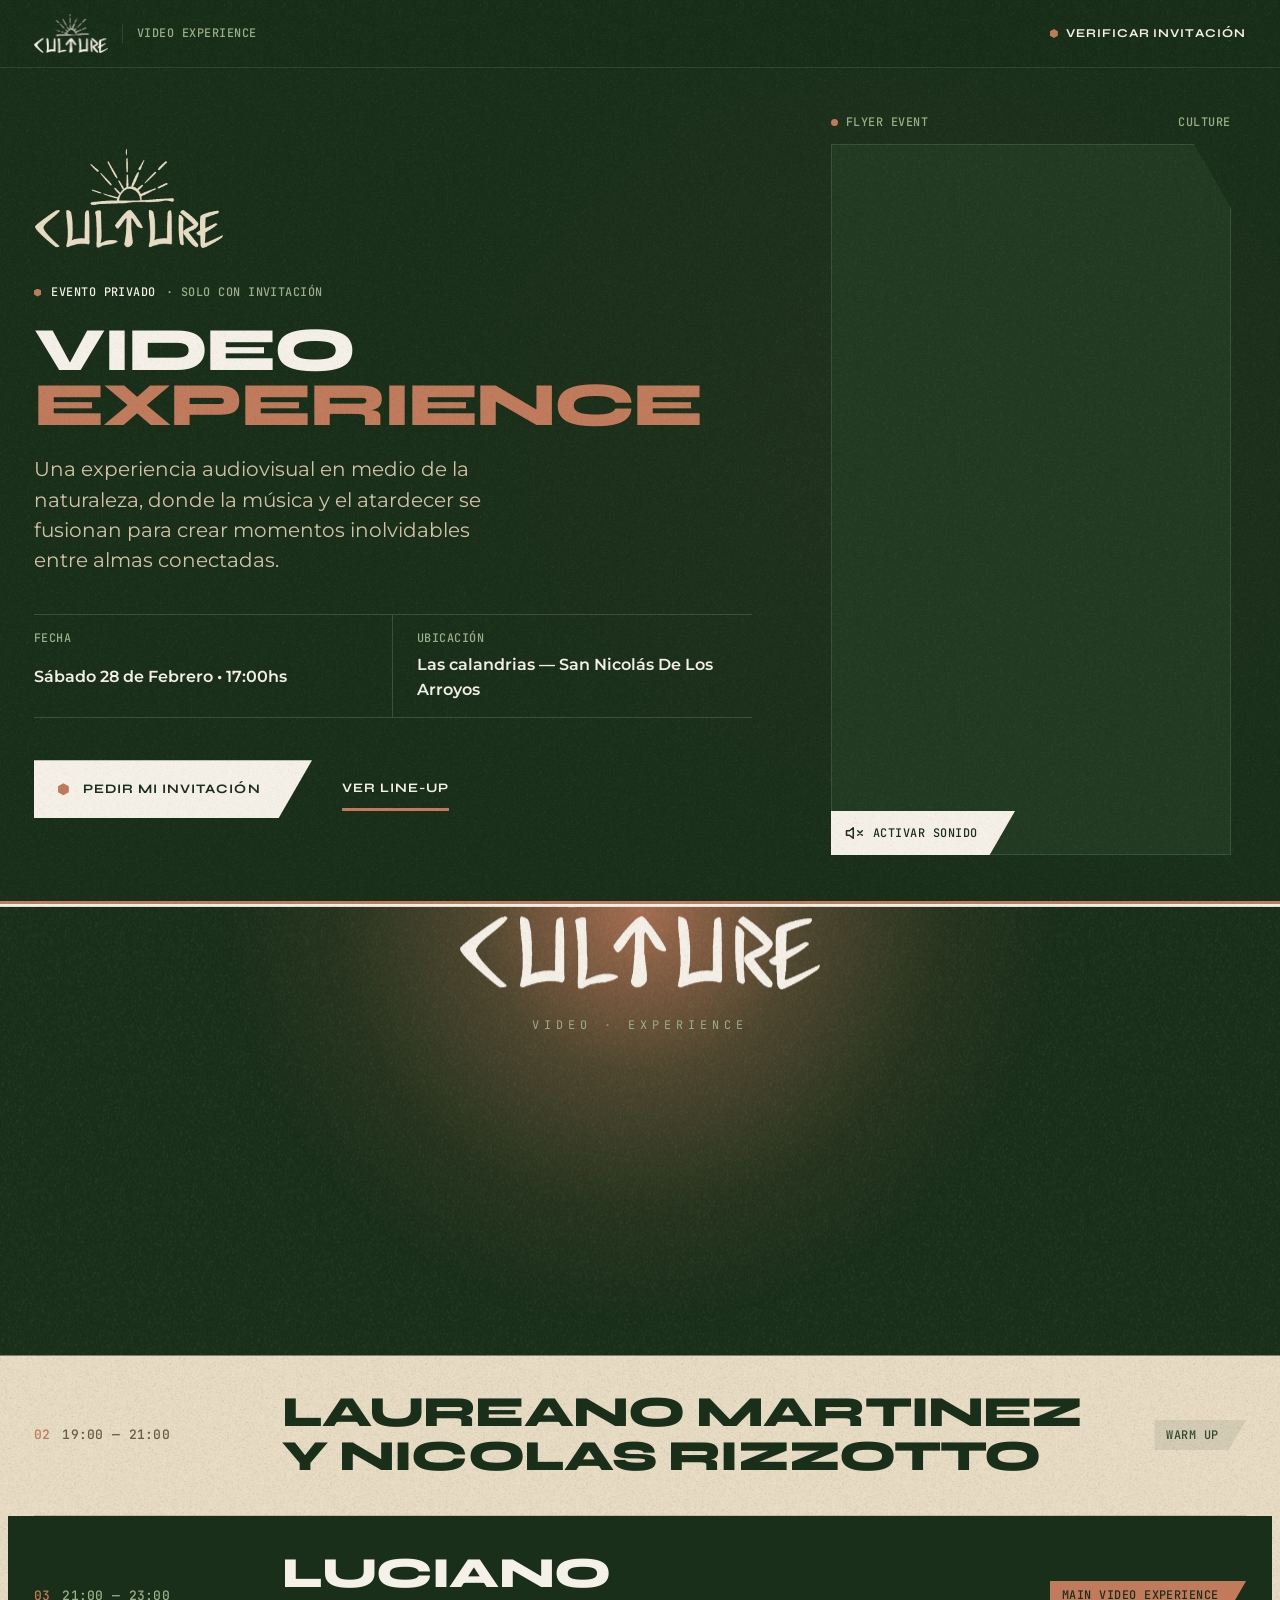
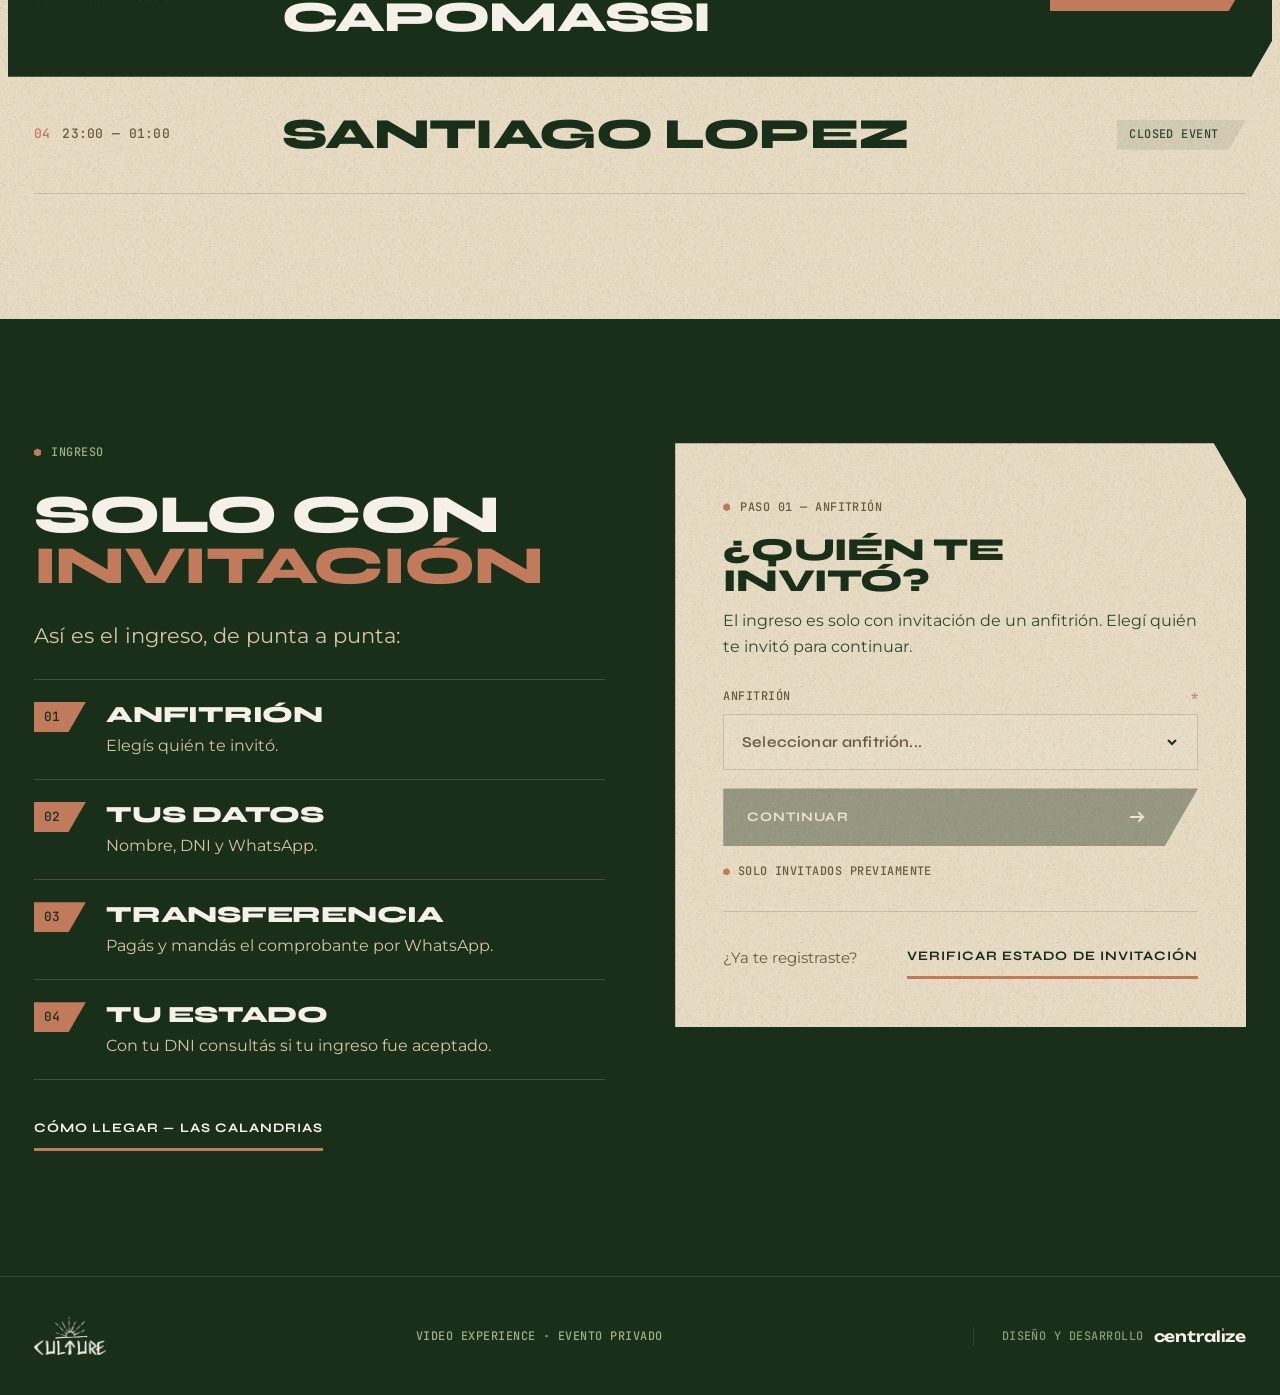
==== commit 6899f450: "PC: el logo del header queda siempre visible (se oculta solo en celular) Co-Authored-By: Claude Opus" ====
--- a/index.html
+++ b/index.html
@@ -11,7 +11,7 @@
     <link rel="preconnect" href="https://fonts.gstatic.com" crossorigin>
     <link href="https://fonts.googleapis.com/css2?family=JetBrains+Mono:wght@500&family=Montserrat:wght@400;500;600;700&family=Syne:wght@600;700;800&display=swap" rel="stylesheet">
     <link href="https://fonts.googleapis.com/css2?family=Unbounded:wght@600&text=centralze%C4%B1&display=swap" rel="stylesheet">
-    <link rel="stylesheet" href="assets/culture.css?v=202611191121">
+    <link rel="stylesheet" href="assets/culture.css?v=202611191202">
     <style>
         /* ---------- hero ---------- */
         .hero {
@@ -686,7 +686,7 @@
         </div>
     </footer>
 
-    <script src="assets/culture.js?v=202611191121" defer></script>
+    <script src="assets/culture.js?v=202611191202" defer></script>
 
     <script>
         // Control de sonido del video
--- a/assets/culture.css
+++ b/assets/culture.css
@@ -253,7 +253,9 @@
   transition: opacity 0.45s var(--ease-expo), transform 0.45s var(--ease-expo);
 }
 /* en la portada, el logo del header espera a que el logo grande salga de pantalla */
-.hero-logo-on .brand .logo { opacity: 0; transform: translateY(-6px); }
+@media (max-width: 1023px) {
+  .hero-logo-on .brand .logo { opacity: 0; transform: translateY(-6px); }
+}
 @media (max-width: 479px) {
   .brand .logo { width: 64px; }
 }
